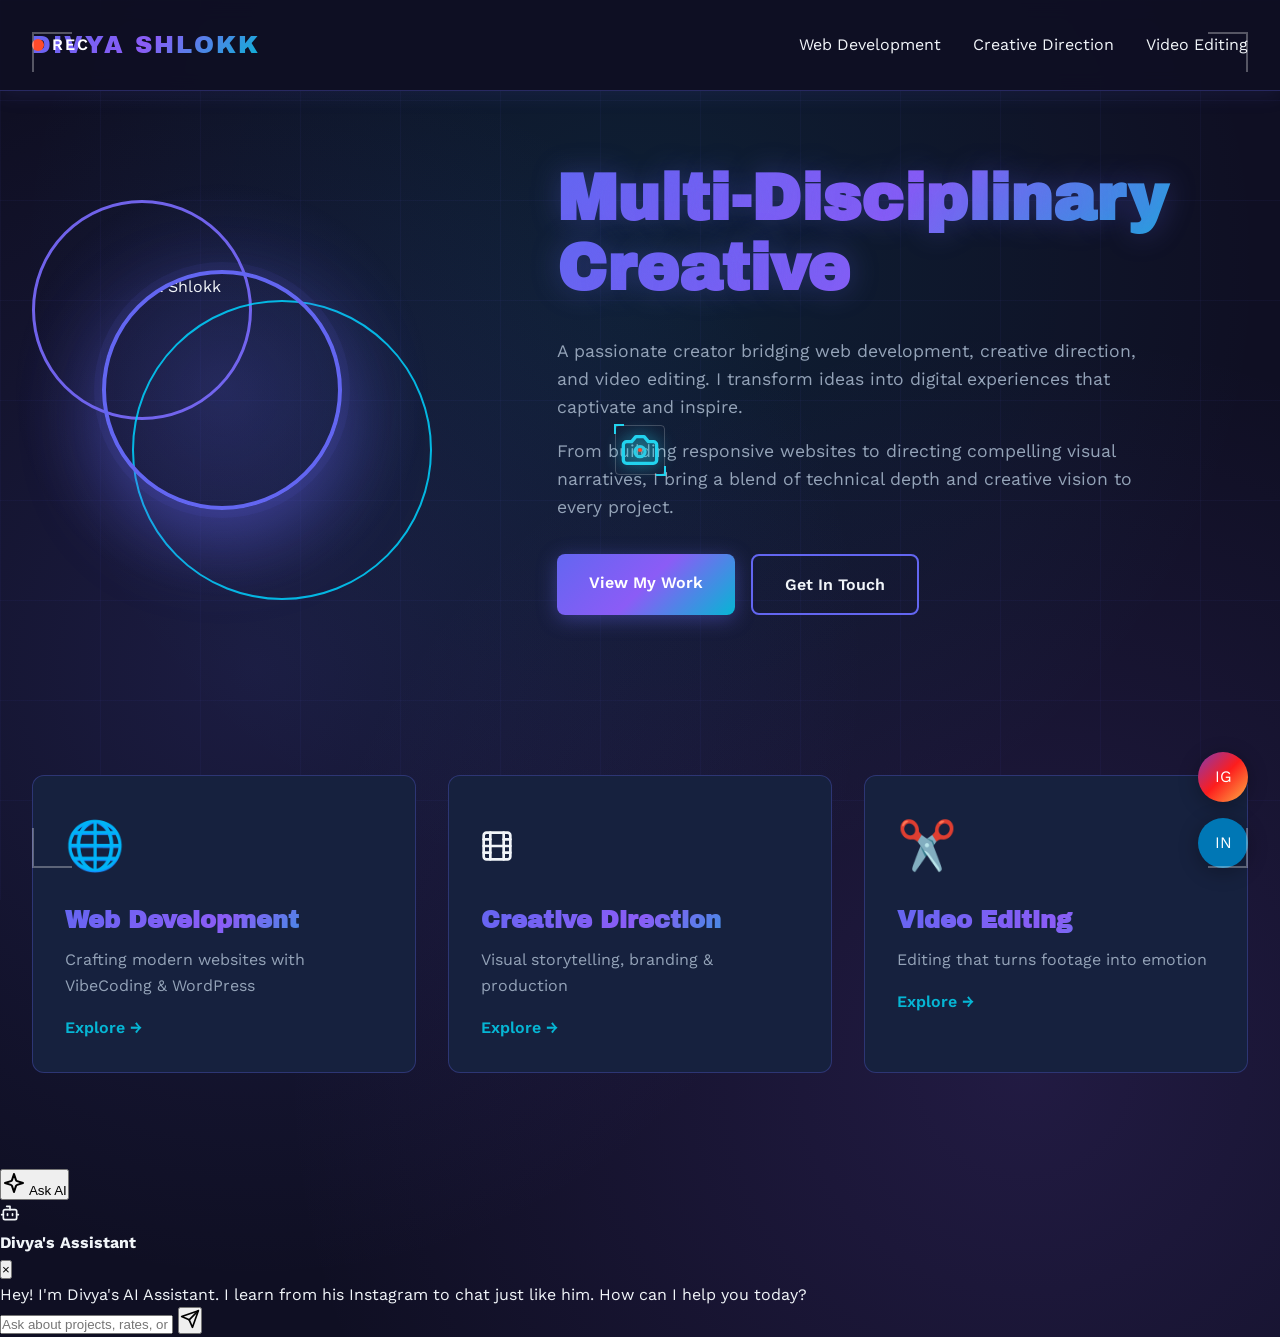
==== index.html @ 7f153d2a "Icons updated" ====
<!DOCTYPE html>
<html lang="en">
<head>
    <meta charset="UTF-8">
    <meta name="viewport" content="width=device-width, initial-scale=1.0">
    <title>Divya Shlokk – Creative Professional</title>

    <link rel="preconnect" href="https://fonts.googleapis.com">
    <link rel="preconnect" href="https://fonts.gstatic.com" crossorigin>
    <link href="https://fonts.googleapis.com/css2?family=Archivo+Black&family=Work+Sans:wght@300;400;600&display=swap" rel="stylesheet">

    <link rel="icon" type="image/png" href="assets/favicon.png">
    <link rel="stylesheet" href="styles.css">
</head>

<body>

    <!-- CAMERA UI -->
    <div class="camera-ui">
        <div class="rec-indicator">
            <span class="rec-dot"></span>
            REC
        </div>
        <div class="camera-frame top-left"></div>
        <div class="camera-frame top-right"></div>
        <div class="camera-frame bottom-left"></div>
        <div class="camera-frame bottom-right"></div>
    </div>

    <!-- NAV -->
    <nav class="nav">
        <div class="nav-content">
            <a href="index.html" class="nav-logo">DIVYA SHLOKK</a>
            <button class="nav-toggle" aria-label="Toggle Navigation">
                <span class="hamburger"></span>
            </button>
            <div class="nav-links">
                <a href="web-dev.html" class="nav-link">Web Development</a>
                <a href="creative.html" class="nav-link">Creative Direction</a>
                <a href="video.html" class="nav-link">Video Editing</a>
            </div>
        </div>
    </nav>

    <!-- MAIN -->
    <main class="home-container">
        <div class="hero-section">

          <div class="profile-image-container">

    <div class="profile-bg">
        <span class="circle circle-one"></span>
        <span class="circle circle-two"></span>
    </div>

    <div class="profile-image">
        <img src="./assets/divya.png" alt="Divya Shlokk">

    </div>

</div>


            <!-- HERO CONTENT -->
            <div class="hero-content">
                <h1 class="hero-title">
                    <span class="title-line">Multi-Disciplinary</span>
                    <span class="title-line">Creative</span>
                </h1>

                <div class="hero-description">
                    <p>
                        A passionate creator bridging web development, creative direction,
                        and video editing. I transform ideas into digital experiences
                        that captivate and inspire.
                    </p>
                    <p>
                        From building responsive websites to directing compelling visual
                        narratives, I bring a blend of technical depth and creative vision
                        to every project.
                    </p>
                </div>

                <!-- CTA -->
                <div class="cta-buttons">
                    <a href="web-dev.html" class="cta-button primary">
                        View My Work
                    </a>

                    <a 
                        href="https://wa.me/918660438751?text=Hey%20there%2C%20let%E2%80%99s%20connect%20for%20a%20project"
                        class="cta-button secondary"
                        target="_blank"
                        rel="noopener noreferrer"
                    >
                        Get In Touch
                    </a>
                </div>
            </div>
        </div>

        <!-- SKILLS -->
        <div class="skills-grid">
            <div class="skill-card" style="--delay: 0s">
                <div class="skill-icon">🌐</div>
                <h3>Web Development</h3>
                <p>Crafting modern websites with VibeCoding & WordPress</p>
                <a href="web-dev.html" class="skill-link">Explore →</a>
            </div>

            <div class="skill-card" style="--delay: 0.1s">
                <div class="skill-icon">
                    <svg xmlns="http://www.w3.org/2000/svg" width="32" height="32" viewBox="0 0 24 24" fill="none" stroke="currentColor" stroke-width="2" stroke-linecap="round" stroke-linejoin="round"><rect x="2" y="2" width="20" height="20" rx="2.18" ry="2.18"></rect><line x1="7" y1="2" x2="7" y2="22"></line><line x1="17" y1="2" x2="17" y2="22"></line><line x1="2" y1="12" x2="22" y2="12"></line><line x1="2" y1="7" x2="7" y2="7"></line><line x1="2" y1="17" x2="7" y2="17"></line><line x1="17" y1="17" x2="22" y2="17"></line><line x1="17" y1="7" x2="22" y2="7"></line></svg>
                </div>
                <h3>Creative Direction</h3>
                <p>Visual storytelling, branding & production</p>
                <a href="creative.html" class="skill-link">Explore →</a>
            </div>

            <div class="skill-card" style="--delay: 0.2s">
                <div class="skill-icon">✂️</div>
                <h3>Video Editing</h3>
                <p>Editing that turns footage into emotion</p>
                <a href="video.html" class="skill-link">Explore →</a>
            </div>
        </div>
    </main>

    <!-- SOCIAL FLOAT -->
    <div class="social-float">
        <a 
            href="https://www.instagram.com/d.shlokk/"
            target="_blank"
            rel="noopener noreferrer"
            class="social-link instagram"
            aria-label="Instagram"
        >
            IG
        </a>

        <a 
            href="https://www.linkedin.com/in/divya-shlokk-3ba0252a6/"
            target="_blank"
            rel="noopener noreferrer"
            class="social-link linkedin"
            aria-label="LinkedIn"
        >
            IN
        </a>
    </div>

    <!-- AI CHAT BOT UI -->
    <div class="ai-chat-container">
        <button class="ai-chat-btn" aria-label="Chat with Divya's AI Assistant">
            <svg xmlns="http://www.w3.org/2000/svg" width="24" height="24" viewBox="0 0 24 24" fill="none" stroke="currentColor" stroke-width="2" stroke-linecap="round" stroke-linejoin="round" class="sparkle-icon"><path d="m12 3-1.912 5.813a2 2 0 0 1-1.275 1.275L3 12l5.813 1.912a2 2 0 0 1 1.275 1.275L12 21l1.912-5.813a2 2 0 0 1 1.275-1.275L21 12l-5.813-1.912a2 2 0 0 1-1.275-1.275L12 3Z"/></svg>
            <span>Ask AI</span>
        </button>

        <div class="ai-chat-window" id="aiChatWindow">
            <div class="ai-chat-header">
                <div class="ai-header-info">
                    <svg xmlns="http://www.w3.org/2000/svg" width="20" height="20" viewBox="0 0 24 24" fill="none" stroke="currentColor" stroke-width="2" stroke-linecap="round" stroke-linejoin="round"><path d="M12 8V4H8"></path><rect width="16" height="12" x="4" y="8" rx="2"></rect><path d="M2 14h2"></path><path d="M20 14h2"></path><path d="M15 13v2"></path><path d="M9 13v2"></path></svg>
                    <h4>Divya's Assistant</h4>
                </div>
                <button class="ai-close-btn" id="aiCloseBtn">&times;</button>
            </div>
            
            <div class="ai-chat-body" id="aiChatBody">
                <div class="ai-message bot">
                    <div class="msg-content">
                        Hey! I'm Divya's AI Assistant. I learn from his Instagram to chat just like him. How can I help you today?
                    </div>
                </div>
            </div>

            <div class="ai-chat-footer">
                <input type="text" id="aiChatInput" placeholder="Ask about projects, rates, or connect..." autocomplete="off">
                <button id="aiChatSend" aria-label="Send Message">
                    <svg xmlns="http://www.w3.org/2000/svg" width="20" height="20" viewBox="0 0 24 24" fill="none" stroke="currentColor" stroke-width="2" stroke-linecap="round" stroke-linejoin="round"><line x1="22" y1="2" x2="11" y2="13"></line><polygon points="22 2 15 22 11 13 2 9 22 2"></polygon></svg>
                </button>
            </div>
        </div>
    </div>

    <script src="script.js"></script>
</body>
</html>
---- styles.css ----
:root {
    /* Color Palette - Techy Purplish-Blue Gradient */
    --primary: #6366f1;
    --primary-dark: #4f46e5;
    --primary-light: #818cf8;
    --secondary: #8b5cf6;
    --accent: #06b6d4;
    --accent-bright: #22d3ee;
    --dark: #0f0f23;
    --dark-lighter: #1a1a2e;
    --dark-card: #16213e;
    --light: #f1f5f9;
    --gray: #94a3b8;
    --white: #FFFFFF;
    
    /* Gradients */
    --gradient-primary: linear-gradient(135deg, #667eea 0%, #764ba2 100%);
    --gradient-accent: linear-gradient(135deg, #6366f1 0%, #8b5cf6 50%, #06b6d4 100%);
    --gradient-tech: linear-gradient(135deg, #4f46e5 0%, #7c3aed 50%, #06b6d4 100%);
    --gradient-bg: linear-gradient(135deg, #0f0f23 0%, #1a1a2e 100%);
    
    /* Typography */
    --font-display: 'Archivo Black', sans-serif;
    --font-body: 'Work Sans', sans-serif;
    --font-mono: 'Fira Code', 'Courier New', monospace;
    
    /* Spacing */
    --spacing-xs: 0.5rem;
    --spacing-sm: 1rem;
    --spacing-md: 2rem;
    --spacing-lg: 4rem;
    --spacing-xl: 6rem;
    
    /* Animations */
    --transition-fast: 0.2s ease;
    --transition-normal: 0.3s ease;
    --transition-slow: 0.5s ease;
}

* {
    margin: 0;
    padding: 0;
    box-sizing: border-box;
}

body {
    font-family: var(--font-body);
    background: var(--dark);
    background-image: 
        radial-gradient(circle at 20% 50%, rgba(99, 102, 241, 0.15) 0%, transparent 50%),
        radial-gradient(circle at 80% 80%, rgba(139, 92, 246, 0.15) 0%, transparent 50%),
        radial-gradient(circle at 50% 20%, rgba(6, 182, 212, 0.1) 0%, transparent 50%);
    color: var(--light);
    line-height: 1.6;
    overflow-x: hidden;
    cursor: none; /* Hide default cursor */
}

/* Flashy Animated Background */
body::before {
    content: '';
    position: fixed;
    top: 0;
    left: 0;
    width: 100%;
    height: 100%;
    background: 
        linear-gradient(rgba(99, 102, 241, 0.05) 1px, transparent 1px),
        linear-gradient(90deg, rgba(99, 102, 241, 0.05) 1px, transparent 1px);
    background-size: 100px 100px;
    z-index: -1;
    animation: backgroundMove 60s linear infinite;
}

@keyframes backgroundMove {
    from { background-position: 0 0; }
    to { background-position: 100px 100px; }
}

/* Camera UI Overlay */
.camera-ui {
    position: fixed;
    inset: 0;
    pointer-events: none;
    z-index: 9998;
    padding: 2rem;
}

.rec-indicator {
    position: absolute;
    top: 2rem;
    left: 2rem;
    display: flex;
    align-items: center;
    gap: 0.5rem;
    color: var(--white);
    font-family: var(--font-body);
    font-weight: 600;
    font-size: 1rem;
    letter-spacing: 2px;
}

.rec-dot {
    width: 12px;
    height: 12px;
    background: #ff4b2b;
    border-radius: 50%;
    animation: blink 1s infinite;
}

.camera-frame {
    position: absolute;
    width: 40px;
    height: 40px;
    border-color: rgba(255, 255, 255, 0.3);
    border-style: solid;
}

.top-left { top: 2rem; left: 2rem; border-width: 2px 0 0 2px; }
.top-right { top: 2rem; right: 2rem; border-width: 2px 2px 0 0; }
.bottom-left { bottom: 2rem; left: 2rem; border-width: 0 0 2px 2px; }
.bottom-right { bottom: 2rem; right: 2rem; border-width: 0 2px 2px 0; }

/* Camera Cursor */
.custom-cursor {
    position: fixed;
    width: 40px;
    height: 40px;
    pointer-events: none;
    z-index: 10000;
    display: flex;
    align-items: center;
    justify-content: center;
}

.cursor-camera {
    width: 100%;
    height: 100%;
    stroke: var(--accent-bright);
    fill: rgba(34, 211, 238, 0.1);
    filter: drop-shadow(0 0 8px rgba(34, 211, 238, 0.8));
    transition: all 0.3s ease;
}

.cursor-dot {
    position: absolute;
    top: 50%;
    left: 50%;
    width: 4px;
    height: 4px;
    border-radius: 50%;
    transform: translate(-50%, -50%);
    background: #ff4b2b;
    box-shadow: 0 0 10px #ff4b2b;
    animation: blink 1s infinite;
    z-index: 10001;
}

.cursor-viewfinder {
    position: absolute;
    inset: -5px;
    border: 1px solid rgba(255, 255, 255, 0.2);
    border-radius: 4px;
    pointer-events: none;
}

.cursor-viewfinder::before,
.cursor-viewfinder::after {
    content: '';
    position: absolute;
    width: 8px;
    height: 8px;
    border-color: var(--accent-bright);
    border-style: solid;
}

.cursor-viewfinder::before {
    top: -2px; left: -2px;
    border-width: 2px 0 0 2px;
}

.cursor-viewfinder::after {
    bottom: -2px; right: -2px;
    border-width: 0 2px 2px 0;
}

@keyframes blink {
    0%, 100% { opacity: 1; }
    50% { opacity: 0.3; }
}

/* Flash Effect */
.flash-effect {
    position: fixed;
    inset: 0;
    background: white;
    z-index: 10000;
    opacity: 0;
    pointer-events: none;
}

.flash-active {
    animation: flashAnim 0.4s ease-out;
}

@keyframes flashAnim {
    0% { opacity: 0.8; }
    100% { opacity: 0; }
}

/* Flashy Hover Effects */
.cta-button, .preview-btn, .skill-card, .website-card {
    transition: all 0.3s cubic-bezier(0.175, 0.885, 0.32, 1.275);
}

.cta-button:hover, .preview-btn:hover {
    transform: translateY(-5px) scale(1.05);
    box-shadow: 0 0 20px rgba(99, 102, 241, 0.8);
    letter-spacing: 1px;
}

.skill-card:hover, .website-card:hover {
    box-shadow: 0 0 30px rgba(139, 92, 246, 0.4);
    background: rgba(26, 26, 46, 0.8);
    backdrop-filter: blur(5px);
}

/* Navigation */
.nav {
    position: fixed;
    top: 0;
    left: 0;
    right: 0;
    background: rgba(15, 15, 35, 0.95);
    backdrop-filter: blur(10px);
    z-index: 1000;
    border-bottom: 1px solid rgba(99, 102, 241, 0.3);
    box-shadow: 0 4px 20px rgba(99, 102, 241, 0.1);
}

.nav-content {
    max-width: 1400px;
    margin: 0 auto;
    padding: 1.5rem 2rem;
    display: flex;
    justify-content: space-between;
    align-items: center;
}

.nav-logo {
    font-family: var(--font-display);
    font-size: 1.5rem;
    background: var(--gradient-accent);
    -webkit-background-clip: text;
    -webkit-text-fill-color: transparent;
    background-clip: text;
    text-decoration: none;
    letter-spacing: 2px;
    transition: var(--transition-fast);
    position: relative;
    z-index: 1001;
}

.nav-logo::after {
    content: '';
    position: absolute;
    bottom: -5px;
    left: 0;
    width: 100%;
    height: 2px;
    background: var(--gradient-accent);
    transform: scaleX(0);
    transition: transform var(--transition-normal);
}

.nav-logo:hover::after {
    transform: scaleX(1);
}

.nav-toggle {
    display: none;
    background: transparent;
    border: none;
    cursor: none;
    padding: 0.5rem;
    z-index: 1001;
}

.hamburger {
    display: block;
    position: relative;
    width: 24px;
    height: 2px;
    background: var(--light);
    transition: var(--transition-normal);
}

.hamburger::before,
.hamburger::after {
    content: '';
    position: absolute;
    width: 24px;
    height: 2px;
    background: var(--light);
    transition: var(--transition-normal);
}

.hamburger::before { top: -8px; }
.hamburger::after { bottom: -8px; }

.nav-toggle.active .hamburger {
    background: transparent;
}

.nav-toggle.active .hamburger::before {
    transform: rotate(45deg);
    top: 0;
}

.nav-toggle.active .hamburger::after {
    transform: rotate(-45deg);
    bottom: 0;
}

.nav-links {
    display: flex;
    gap: 2rem;
}

.nav-link {
    color: var(--light);
    text-decoration: none;
    font-weight: 400;
    transition: var(--transition-fast);
    position: relative;
    padding: 0.5rem 0;
}

.nav-link::after {
    content: '';
    position: absolute;
    bottom: 0;
    left: 0;
    width: 0;
    height: 2px;
    background: var(--gradient-accent);
    transition: width var(--transition-normal);
}

.nav-link:hover::after,
.nav-link.active::after {
    width: 100%;
}

.nav-link:hover,
.nav-link.active {
    color: var(--primary-light);
}

/* Home Container */
.home-container {
    padding-top: 100px;
    min-height: 100vh;
}

/* Hero Section */
.hero-section {
    max-width: 1400px;
    margin: 0 auto;
    padding: var(--spacing-lg) var(--spacing-md);
    display: grid;
    grid-template-columns: 1fr 1.5fr;
    gap: 4rem;
    align-items: center;
}

.profile-image-container {
    position: relative;
    animation: fadeInLeft 1s ease;
}

.profile-image {
    width: 350px;
    height: 350px;
    border-radius: 50%;
    overflow: hidden;
    border: 4px solid var(--primary);
    position: relative;
    z-index: 2;
    box-shadow: 0 20px 60px rgba(99, 102, 241, 0.4);
}

.profile-accent {
    position: absolute;
    width: 350px;
    height: 350px;
    border-radius: 50%;
    border: 2px solid var(--accent);
    top: 20px;
    left: 20px;
    z-index: 1;
    animation: rotate 20s linear infinite;
}

@keyframes rotate {
    from { transform: rotate(0deg); }
    to { transform: rotate(360deg); }
}

.image-placeholder svg {
    width: 100%;
    height: 100%;
}

.hero-content {
    animation: fadeInRight 1s ease;
}

.hero-title {
    font-family: var(--font-display);
    font-size: 4rem;
    line-height: 1.1;
    margin-bottom: var(--spacing-md);
    color: var(--white);
    text-shadow: 0 0 30px rgba(99, 102, 241, 0.3);
}

.title-line {
    display: block;
    background: var(--gradient-accent);
    -webkit-background-clip: text;
    -webkit-text-fill-color: transparent;
    background-clip: text;
    animation: glowText 3s ease-in-out infinite alternate;
}

@keyframes glowText {
    from { filter: drop-shadow(0 0 5px rgba(99, 102, 241, 0.5)); }
    to { filter: drop-shadow(0 0 20px rgba(6, 182, 212, 0.8)); }
}

.profile-image-container::after {
    content: '';
    position: absolute;
    inset: -20px;
    background: radial-gradient(circle, rgba(99, 102, 241, 0.2) 0%, transparent 70%);
    z-index: 0;
    animation: pulseGlow 4s ease-in-out infinite;
}

@keyframes pulseGlow {
    0%, 100% { transform: scale(1); opacity: 0.5; }
    50% { transform: scale(1.2); opacity: 0.8; }
}

.hero-description {
    font-size: 1.1rem;
    color: var(--gray);
    margin-bottom: var(--spacing-md);
    max-width: 600px;
}

.hero-description p {
    margin-bottom: 1rem;
}

.cta-buttons {
    display: flex;
    gap: 1rem;
    margin-top: var(--spacing-md);
}

.cta-button {
    padding: 1rem 2rem;
    text-decoration: none;
    font-weight: 600;
    border-radius: 8px;
    transition: var(--transition-normal);
    display: inline-block;
    text-align: center;
}

.cta-button.primary {
    background: var(--gradient-accent);
    color: var(--white);
    box-shadow: 0 4px 20px rgba(99, 102, 241, 0.4);
}

.cta-button.primary:hover {
    transform: translateY(-3px);
    box-shadow: 0 8px 30px rgba(99, 102, 241, 0.6);
}

.cta-button.secondary {
    background: transparent;
    color: var(--light);
    border: 2px solid var(--primary);
}

.cta-button.secondary:hover {
    background: var(--primary);
    color: var(--white);
    transform: translateY(-3px);
}

/* Skills Grid */
.skills-grid {
    max-width: 1400px;
    margin: var(--spacing-xl) auto;
    padding: 0 var(--spacing-md);
    display: grid;
    grid-template-columns: repeat(3, 1fr);
    gap: 2rem;
}

.skill-card {
    background: var(--dark-card);
    border: 1px solid rgba(99, 102, 241, 0.3);
    border-radius: 12px;
    padding: var(--spacing-md);
    transition: var(--transition-normal);
    animation: fadeInUp 0.6s ease;
    animation-delay: var(--delay);
    animation-fill-mode: both;
    position: relative;
    overflow: hidden;
}

.skill-card::before {
    content: '';
    position: absolute;
    top: 0;
    left: 0;
    right: 0;
    height: 3px;
    background: var(--gradient-accent);
    transform: scaleX(0);
    transition: transform var(--transition-normal);
}

.skill-card:hover::before {
    transform: scaleX(1);
}

.skill-card:hover {
    transform: translateY(-10px);
    border-color: var(--primary);
    box-shadow: 0 10px 40px rgba(99, 102, 241, 0.3);
    background: var(--dark-lighter);
}

.skill-icon {
    font-size: 3rem;
    margin-bottom: 1rem;
}

.skill-card h3 {
    font-family: var(--font-display);
    background: var(--gradient-accent);
    -webkit-background-clip: text;
    -webkit-text-fill-color: transparent;
    background-clip: text;
    margin-bottom: 0.5rem;
    font-size: 1.5rem;
}

.skill-card p {
    color: var(--gray);
    margin-bottom: 1rem;
}

.skill-link {
    color: var(--accent);
    text-decoration: none;
    font-weight: 600;
    transition: var(--transition-fast);
    display: inline-block;
}

.skill-link:hover {
    color: var(--accent-bright);
    transform: translateX(5px);
}

/* Floating Social Links */
.social-float {
    position: fixed;
    right: 2rem;
    bottom: 2rem;
    display: flex;
    flex-direction: column;
    gap: 1rem;
    z-index: 999;
}

.social-link {
    width: 50px;
    height: 50px;
    border-radius: 50%;
    display: flex;
    align-items: center;
    justify-content: center;
    text-decoration: none;
    transition: var(--transition-normal);
    backdrop-filter: blur(10px);
    box-shadow: 0 4px 20px rgba(0, 0, 0, 0.3);
}

.social-link svg {
    width: 24px;
    height: 24px;
}

.social-link.instagram {
    background: linear-gradient(135deg, #833AB4, #FD1D1D, #FCB045);
    color: var(--white);
}

.social-link.linkedin {
    background: #0077B5;
    color: var(--white);
}

.social-link:hover {
    transform: translateY(-5px) scale(1.1);
    box-shadow: 0 8px 30px rgba(99, 102, 241, 0.5);
}

/* Page Container */
.page-container {
    padding-top: 100px;
    min-height: 100vh;
}

.page-header {
    max-width: 1400px;
    margin: 0 auto;
    padding: var(--spacing-lg) var(--spacing-md) var(--spacing-md);
    text-align: center;
}

.page-title {
    font-family: var(--font-display);
    font-size: 3.5rem;
    background: var(--gradient-accent);
    -webkit-background-clip: text;
    -webkit-text-fill-color: transparent;
    background-clip: text;
    margin-bottom: 1rem;
}

.page-subtitle {
    font-size: 1.2rem;
    color: var(--gray);
    max-width: 600px;
    margin: 0 auto;
}

/* Web Development Page - Techy Redesign */
.code-terminal-header {
    background: #1e1e3f;
    padding: 0.5rem 1rem;
    border-radius: 8px 8px 0 0;
    display: flex;
    align-items: center;
    gap: 0.5rem;
    width: fit-content;
    margin: 0 auto -2px;
    border: 1px solid rgba(99, 102, 241, 0.3);
    border-bottom: none;
}

.code-terminal-header .dot {
    width: 12px;
    height: 12px;
    border-radius: 50%;
}

.dot.red { background: #ff5f56; }
.dot.yellow { background: #ffbd2e; }
.dot.green { background: #27c93f; }

.terminal-title {
    color: var(--gray);
    font-family: var(--font-mono);
    font-size: 0.8rem;
    margin-left: 0.5rem;
}

.code-highlight {
    color: var(--accent-bright);
    font-family: var(--font-mono);
    background: rgba(34, 211, 238, 0.1);
    padding: 0.2rem 0.4rem;
    border-radius: 4px;
}

.code-snippet-bg {
    background: rgba(15, 15, 35, 0.8);
    padding: 1.5rem;
    border-radius: 12px;
    border: 1px solid rgba(99, 102, 241, 0.2);
    margin: 2rem auto;
    max-width: 600px;
    text-align: left;
    font-family: var(--font-mono);
    font-size: 0.9rem;
    line-height: 1.5;
    position: relative;
    overflow: hidden;
}

.code-snippet-bg::after {
    content: '';
    position: absolute;
    inset: 0;
    background: linear-gradient(transparent 50%, rgba(99, 102, 241, 0.05) 50%);
    background-size: 100% 4px;
    pointer-events: none;
}

.keyword { color: #c678dd; }
.variable { color: #e06c75; }
.string { color: #98c379; }
.function { color: #61afef; }

/* Web Development Page */
.projects-container {
    max-width: 1400px;
    margin: 0 auto;
    padding: var(--spacing-md);
}

.websites-grid {
    display: grid;
    grid-template-columns: repeat(auto-fit, minmax(300px, 1fr));
    gap: 2rem;
    margin-bottom: var(--spacing-lg);
}

.website-card {
    background: rgba(22, 33, 62, 0.7);
    border: 1px solid rgba(99, 102, 241, 0.2);
    border-radius: 12px;
    padding: var(--spacing-md);
    transition: all 0.4s cubic-bezier(0.4, 0, 0.2, 1);
    display: flex;
    flex-direction: column;
    gap: 1rem;
    position: relative;
    overflow: hidden;
    backdrop-filter: blur(10px);
}

.website-card::after {
    content: '';
    position: absolute;
    bottom: 0;
    right: 0;
    width: 30px;
    height: 30px;
    background: linear-gradient(135deg, transparent 50%, rgba(99, 102, 241, 0.1) 50%);
    pointer-events: none;
}

.website-card:hover {
    transform: translateY(-8px) scale(1.02);
    border-color: var(--accent-bright);
    box-shadow: 0 15px 45px rgba(99, 102, 241, 0.3);
    background: rgba(26, 26, 46, 0.9);
}

.website-icon {
    width: 60px;
    height: 60px;
    border-radius: 8px;
    background: #0f0f23;
    border: 1px solid var(--primary);
    display: flex;
    align-items: center;
    justify-content: center;
    font-family: var(--font-mono);
    font-size: 1.2rem;
    color: var(--accent-bright);
    position: relative;
    transition: all 0.3s ease;
}

.website-card:hover .website-icon {
    border-color: var(--accent-bright);
    box-shadow: 0 0 15px rgba(34, 211, 238, 0.4);
}

.website-info h3 {
    font-family: var(--font-display);
    color: var(--white);
    font-size: 1.2rem;
    letter-spacing: 1px;
}

.website-info p {
    color: var(--gray);
    font-family: var(--font-mono);
    font-size: 0.8rem;
    opacity: 0.8;
}

.preview-btn {
    background: var(--gradient-accent);
    color: var(--white);
    border: none;
    padding: 0.8rem 1.5rem;
    border-radius: 8px;
    font-weight: 600;
    cursor: none;
    transition: var(--transition-normal);
    font-family: var(--font-body);
    font-size: 1rem;
}

.preview-btn, .preview-close, .preview-visit {
    cursor: none !important;
}

.preview-btn.external {
    display: flex;
    align-items: center;
    justify-content: center;
    gap: 0.5rem;
}

/* Preview Modal */
.preview-modal {
    position: fixed;
    top: 0;
    left: 0;
    right: 0;
    bottom: 0;
    background: rgba(0, 0, 0, 0.95);
    z-index: 2000;
    display: flex;
    align-items: center;
    justify-content: center;
    opacity: 0;
    pointer-events: none;
    transition: opacity var(--transition-normal);
    padding: 2rem;
}

.preview-modal.active {
    opacity: 1;
    pointer-events: all;
}

.preview-content {
    background: var(--dark-card);
    border: 2px solid var(--primary);
    border-radius: 12px;
    width: 100%;
    max-width: 1200px;
    max-height: 90vh;
    display: flex;
    flex-direction: column;
    box-shadow: 0 20px 60px rgba(99, 102, 241, 0.4);
}

.preview-close {
    position: absolute;
    top: 1rem;
    right: 1rem;
    background: var(--gradient-accent);
    border: none;
    color: var(--white);
    font-size: 2rem;
    width: 40px;
    height: 40px;
    border-radius: 50%;
    cursor: none;
    transition: var(--transition-fast);
    display: flex;
    align-items: center;
    justify-content: center;
    line-height: 1;
}

.preview-close:hover {
    transform: rotate(90deg);
    box-shadow: 0 4px 20px rgba(99, 102, 241, 0.6);
}

.preview-header {
    padding: 1.5rem 2rem;
    border-bottom: 1px solid rgba(99, 102, 241, 0.3);
    display: flex;
    justify-content: space-between;
    align-items: center;
}

.preview-header h3 {
    font-family: var(--font-display);
    color: var(--white);
    font-size: 1.5rem;
}

.preview-visit {
    color: var(--primary-light);
    text-decoration: none;
    font-weight: 600;
    transition: var(--transition-fast);
}

.preview-visit:hover {
    color: var(--accent);
}

.iframe-container {
    flex: 1;
    padding: 1rem;
    overflow: hidden;
}

#previewIframe {
    width: 100%;
    height: 100%;
    border-radius: 8px;
    background: var(--white);
}

/* Tech Stack */
.tech-stack {
    margin-top: var(--spacing-lg);
    text-align: center;
}

.tech-stack h2 {
    font-family: var(--font-display);
    color: var(--white);
    margin-bottom: var(--spacing-md);
    font-size: 2rem;
}

.tech-tags {
    display: flex;
    flex-wrap: wrap;
    gap: 1rem;
    justify-content: center;
}

.tech-tag {
    background: var(--dark-card);
    border: 1px solid var(--primary);
    padding: 0.8rem 1.5rem;
    border-radius: 50px;
    color: var(--primary-light);
    font-weight: 600;
    transition: var(--transition-normal);
}

.tech-tag:hover {
    background: var(--gradient-accent);
    color: var(--white);
    transform: translateY(-3px);
    border-color: transparent;
}

/* Creative Direction Page - TECHY REDESIGN */
.creative-showcase {
    max-width: 1400px;
    margin: 0 auto;
    padding: var(--spacing-md);
}

.featured-project {
    background: var(--dark-card);
    border: 1px solid rgba(99, 102, 241, 0.3);
    border-radius: 16px;
    padding: 0;
    margin-bottom: var(--spacing-lg);
    overflow: hidden;
    position: relative;
}

.featured-project::before {
    content: '';
    position: absolute;
    top: 0;
    left: 0;
    right: 0;
    height: 4px;
    background: var(--gradient-accent);
}

.project-header {
    padding: var(--spacing-md);
    background: linear-gradient(135deg, rgba(99, 102, 241, 0.1) 0%, rgba(139, 92, 246, 0.1) 100%);
}

.project-badge {
    display: inline-block;
    background: var(--gradient-accent);
    color: var(--white);
    padding: 0.5rem 1.5rem;
    border-radius: 50px;
    font-size: 0.85rem;
    font-weight: 700;
    margin-bottom: 1rem;
    text-transform: uppercase;
    letter-spacing: 1px;
    box-shadow: 0 4px 15px rgba(99, 102, 241, 0.3);
}

.project-title {
    font-family: var(--font-display);
    font-size: 2.5rem;
    background: var(--gradient-accent);
    -webkit-background-clip: text;
    -webkit-text-fill-color: transparent;
    background-clip: text;
    margin-bottom: 1rem;
}

.project-description {
    color: var(--gray);
    font-size: 1.1rem;
    line-height: 1.8;
    max-width: 900px;
}

/* Techy Video Container */
/* Instagram & Video Embeds */
.instagram-embed-container {
    display: flex;
    justify-content: center;
    padding: var(--spacing-md);
    background: var(--dark);
}

.instagram-wrapper {
    width: 100%;
    max-width: 540px;
}

.video-embed-container {
    margin: 0;
    padding: var(--spacing-md);
    background: var(--dark);
    position: relative;
}

.video-tech-frame {
    position: relative;
    border-radius: 12px;
    overflow: hidden;
    box-shadow: 
        0 0 0 1px rgba(99, 102, 241, 0.3),
        0 20px 50px rgba(99, 102, 241, 0.2),
        inset 0 0 50px rgba(99, 102, 241, 0.05);
}

/* Tech Grid Overlay Effect */
.video-tech-frame::before {
    content: '';
    position: absolute;
    top: 0;
    left: 0;
    right: 0;
    bottom: 0;
    background-image: 
        linear-gradient(rgba(99, 102, 241, 0.03) 1px, transparent 1px),
        linear-gradient(90deg, rgba(99, 102, 241, 0.03) 1px, transparent 1px);
    background-size: 50px 50px;
    pointer-events: none;
    z-index: 1;
}

/* Corner Tech Accents */
.video-tech-frame::after {
    content: '';
    position: absolute;
    top: 0;
    left: 0;
    width: 60px;
    height: 60px;
    border-top: 3px solid var(--primary);
    border-left: 3px solid var(--primary);
    z-index: 2;
    pointer-events: none;
}

.video-corner-br {
    position: absolute;
    bottom: 0;
    right: 0;
    width: 60px;
    height: 60px;
    border-bottom: 3px solid var(--accent);
    border-right: 3px solid var(--accent);
    z-index: 2;
    pointer-events: none;
}

.video-wrapper {
    position: relative;
    padding-bottom: 56.25%;
    height: 0;
    overflow: hidden;
    background: #000;
}

.video-wrapper iframe {
    position: absolute;
    top: 0;
    left: 0;
    width: 100%;
    height: 100%;
    border: none;
}

/* Tech Info Bar */
.video-info-bar {
    display: flex;
    justify-content: space-between;
    align-items: center;
    padding: 1rem var(--spacing-md);
    background: linear-gradient(90deg, rgba(99, 102, 241, 0.1) 0%, rgba(139, 92, 246, 0.1) 50%, rgba(6, 182, 212, 0.1) 100%);
    border-top: 1px solid rgba(99, 102, 241, 0.2);
}

.info-stat {
    display: flex;
    align-items: center;
    gap: 0.5rem;
    color: var(--gray);
    font-size: 0.9rem;
}

.info-stat-icon {
    color: var(--primary-light);
    font-size: 1.2rem;
}

.info-stat-value {
    color: var(--white);
    font-weight: 600;
}

.project-details {
    padding: var(--spacing-md);
}

.detail-grid {
    display: grid;
    grid-template-columns: repeat(4, 1fr);
    gap: 2rem;
}

.detail-item {
    text-align: center;
    padding: 1.5rem;
    background: var(--dark);
    border-radius: 12px;
    border: 1px solid rgba(99, 102, 241, 0.2);
    transition: var(--transition-normal);
}

.detail-item:hover {
    transform: translateY(-5px);
    border-color: var(--primary);
    box-shadow: 0 10px 30px rgba(99, 102, 241, 0.2);
}

.detail-icon {
    font-size: 2.5rem;
    margin-bottom: 0.5rem;
    filter: drop-shadow(0 0 10px rgba(99, 102, 241, 0.5));
}

.detail-item h3 {
    font-family: var(--font-display);
    background: var(--gradient-accent);
    -webkit-background-clip: text;
    -webkit-text-fill-color: transparent;
    background-clip: text;
    margin-bottom: 0.5rem;
    font-size: 1.1rem;
}

.detail-item p {
    color: var(--gray);
}

.responsibilities {
    padding: var(--spacing-md);
    background: linear-gradient(135deg, rgba(99, 102, 241, 0.05) 0%, rgba(139, 92, 246, 0.05) 100%);
    border-radius: 12px;
    margin: var(--spacing-md) 0;
}

.responsibilities h3 {
    font-family: var(--font-display);
    color: var(--white);
    font-size: 1.8rem;
    margin-bottom: 1.5rem;
    text-align: center;
}

.responsibility-list {
    list-style: none;
    max-width: 900px;
    margin: 0 auto;
}

.responsibility-list li {
    color: var(--gray);
    font-size: 1.05rem;
    margin-bottom: 1rem;
    padding-left: 2rem;
    position: relative;
    padding: 1rem;
    padding-left: 3rem;
    background: var(--dark-card);
    border-radius: 8px;
    border-left: 3px solid var(--primary);
}

.list-icon {
    color: var(--primary-light);
    position: absolute;
    left: 1rem;
    font-weight: bold;
    font-size: 1.2rem;
}

.view-full-btn {
    display: inline-block;
    background: var(--gradient-accent);
    color: var(--white);
    padding: 1.2rem 2.5rem;
    border-radius: 8px;
    text-decoration: none;
    font-weight: 600;
    transition: var(--transition-normal);
    margin: var(--spacing-md) auto;
    display: block;
    width: fit-content;
    box-shadow: 0 4px 20px rgba(99, 102, 241, 0.3);
}

.view-full-btn:hover {
    transform: translateY(-3px);
    box-shadow: 0 8px 30px rgba(99, 102, 241, 0.6);
}

.creative-skills {
    margin-top: var(--spacing-lg);
    text-align: center;
    padding: var(--spacing-md);
    background: var(--dark-card);
    border-radius: 12px;
    border: 1px solid rgba(99, 102, 241, 0.2);
}

.creative-skills h3 {
    font-family: var(--font-display);
    background: var(--gradient-accent);
    -webkit-background-clip: text;
    -webkit-text-fill-color: transparent;
    background-clip: text;
    font-size: 2rem;
    margin-bottom: var(--spacing-md);
}

.skills-showcase {
    display: flex;
    flex-wrap: wrap;
    gap: 1rem;
    justify-content: center;
}

.skill-item {
    background: var(--dark);
    border: 1px solid var(--primary);
    padding: 1rem 2rem;
    border-radius: 50px;
    color: var(--primary-light);
    font-weight: 600;
    transition: var(--transition-normal);
}

.skill-item:hover {
    background: var(--gradient-accent);
    color: var(--white);
    transform: translateY(-3px);
    border-color: transparent;
    box-shadow: 0 4px 20px rgba(99, 102, 241, 0.4);
}

/* Video Editing Page */
.video-portfolio-container {
    max-width: 1200px;
    margin: 0 auto;
    padding: var(--spacing-md);
}

.portfolio-showcase {
    background: var(--dark-card);
    border: 1px solid rgba(99, 102, 241, 0.3);
    border-radius: 12px;
    padding: var(--spacing-md);
    margin-bottom: var(--spacing-lg);
}

.showcase-header {
    display: flex;
    justify-content: space-between;
    align-items: flex-start;
    margin-bottom: var(--spacing-md);
    gap: 2rem;
}

.header-content h2 {
    font-family: var(--font-display);
    color: var(--white);
    font-size: 2.5rem;
    margin-bottom: 1rem;
}

.header-content p {
    color: var(--gray);
    font-size: 1.05rem;
    line-height: 1.8;
}

.external-link-btn {
    background: var(--gradient-accent);
    color: var(--white);
    padding: 1rem 2rem;
    border-radius: 8px;
    text-decoration: none;
    font-weight: 600;
    transition: var(--transition-normal);
    display: inline-flex;
    align-items: center;
    gap: 0.5rem;
    white-space: nowrap;
}

.external-link-btn:hover {
    transform: translateY(-3px);
    box-shadow: 0 8px 30px rgba(99, 102, 241, 0.6);
}

.portfolio-embed {
    position: relative;
    margin-top: var(--spacing-md);
}

.embed-wrapper {
    position: relative;
    padding-bottom: 70%;
    height: 0;
    overflow: hidden;
    border-radius: 12px;
    border: 2px solid var(--primary);
    box-shadow: 0 10px 40px rgba(99, 102, 241, 0.3);
}

.portfolio-iframe {
    position: absolute;
    top: 0;
    left: 0;
    width: 100%;
    height: 100%;
    background: var(--white);
}

.embed-overlay {
    position: absolute;
    top: 0;
    left: 0;
    right: 0;
    bottom: 0;
    background: rgba(15, 15, 35, 0.95);
    display: flex;
    align-items: center;
    justify-content: center;
    border-radius: 12px;
    transition: opacity var(--transition-normal);
    pointer-events: all;
}

.interact-btn {
    background: var(--gradient-accent);
    color: var(--white);
    border: none;
    padding: 1.5rem 3rem;
    border-radius: 8px;
    font-size: 1.2rem;
    font-weight: 600;
    cursor: none;
    transition: var(--transition-normal);
    font-family: var(--font-body);
}

.interact-btn:hover {
    transform: scale(1.05);
    box-shadow: 0 8px 30px rgba(99, 102, 241, 0.6);
}

.editing-capabilities {
    margin: var(--spacing-lg) 0;
}

.editing-capabilities h3 {
    font-family: var(--font-display);
    color: var(--white);
    font-size: 2rem;
    margin-bottom: var(--spacing-md);
    text-align: center;
}

.capabilities-grid {
    display: grid;
    grid-template-columns: repeat(3, 1fr);
    gap: 2rem;
}

.capability-card {
    background: var(--dark-card);
    border: 1px solid rgba(99, 102, 241, 0.3);
    border-radius: 12px;
    padding: var(--spacing-md);
    text-align: center;
    transition: var(--transition-normal);
}

.capability-card:hover {
    transform: translateY(-5px);
    border-color: var(--primary);
    background: var(--dark-lighter);
    box-shadow: 0 10px 40px rgba(99, 102, 241, 0.2);
}

.capability-icon {
    font-size: 3rem;
    margin-bottom: 1rem;
}

.capability-card h4 {
    font-family: var(--font-display);
    background: var(--gradient-accent);
    -webkit-background-clip: text;
    -webkit-text-fill-color: transparent;
    background-clip: text;
    margin-bottom: 0.5rem;
    font-size: 1.2rem;
}

.capability-card p {
    color: var(--gray);
    font-size: 0.95rem;
}

.software-tools {
    margin: var(--spacing-lg) 0;
}

.software-tools h3 {
    font-family: var(--font-display);
    color: var(--white);
    font-size: 2rem;
    margin-bottom: var(--spacing-md);
    text-align: center;
}

.tools-grid {
    display: flex;
    flex-wrap: wrap;
    gap: 1rem;
    justify-content: center;
}

.tool-badge {
    background: var(--dark-card);
    border: 1px solid var(--accent);
    padding: 0.8rem 1.5rem;
    border-radius: 50px;
    color: var(--accent-bright);
    font-weight: 600;
    transition: var(--transition-normal);
}

.tool-badge:hover {
    background: var(--accent);
    color: var(--dark);
    transform: translateY(-3px);
}

.cta-section {
    text-align: center;
    margin-top: var(--spacing-lg);
    padding: var(--spacing-md);
    background: linear-gradient(135deg, rgba(99, 102, 241, 0.1) 0%, rgba(139, 92, 246, 0.1) 100%);
    border-radius: 12px;
    border: 1px solid rgba(99, 102, 241, 0.2);
}

.cta-section h3 {
    font-family: var(--font-display);
    color: var(--white);
    font-size: 2rem;
    margin-bottom: 0.5rem;
}

.cta-section p {
    color: var(--gray);
    margin-bottom: var(--spacing-md);
    font-size: 1.1rem;
}

.cta-button-large {
    display: inline-block;
    background: var(--gradient-accent);
    color: var(--white);
    padding: 1.2rem 3rem;
    border-radius: 8px;
    text-decoration: none;
    font-weight: 600;
    font-size: 1.1rem;
    transition: var(--transition-normal);
}

.cta-button-large:hover {
    transform: translateY(-3px);
    box-shadow: 0 10px 40px rgba(99, 102, 241, 0.6);
}

/* Animations */
@keyframes fadeInLeft {
    from {
        opacity: 0;
        transform: translateX(-50px);
    }
    to {
        opacity: 1;
        transform: translateX(0);
    }
}

@keyframes fadeInRight {
    from {
        opacity: 0;
        transform: translateX(50px);
    }
    to {
        opacity: 1;
        transform: translateX(0);
    }
}

@keyframes fadeInUp {
    from {
        opacity: 0;
        transform: translateY(30px);
    }
    to {
        opacity: 1;
        transform: translateY(0);
    }
}

/* Responsive Design */
@media (max-width: 1024px) {
    .hero-section {
        grid-template-columns: 1fr;
        text-align: center;
        gap: 2rem;
    }
    
    .profile-image-container {
        margin: 0 auto;
    }
    
    .hero-description {
        margin: 0 auto var(--spacing-md);
    }
    
    .cta-buttons {
        justify-content: center;
    }
    
    .detail-grid {
        grid-template-columns: repeat(2, 1fr);
    }
    
    .capabilities-grid {
        grid-template-columns: repeat(2, 1fr);
    }
}

@media (max-width: 768px) {
    .nav-toggle {
        display: block;
    }

    .nav-links {
        position: fixed;
        top: 0;
        right: -100%;
        width: 80%;
        max-width: 300px;
        height: 100vh;
        background: rgba(15, 15, 35, 0.98);
        backdrop-filter: blur(15px);
        flex-direction: column;
        justify-content: center;
        align-items: center;
        gap: 3rem;
        transition: 0.4s ease-in-out;
        z-index: 1000;
        box-shadow: -10px 0 30px rgba(0, 0, 0, 0.5);
    }

    .nav-links.active {
        right: 0;
    }

    .nav-link {
        font-size: 1.5rem;
    }
    
    .hero-title {
        font-size: 2.8rem;
    }
    
    .skills-grid {
        grid-template-columns: 1fr;
    }
    
    .websites-grid {
        grid-template-columns: 1fr;
    }
    
    .detail-grid,
    .capabilities-grid {
        grid-template-columns: 1fr;
    }
    
    .showcase-header {
        flex-direction: column;
        text-align: center;
    }

    .external-link-btn {
        width: 100%;
        justify-content: center;
    }
    
    .social-float {
        right: 1.5rem;
        bottom: 1.5rem;
    }
    
    .profile-image-container {
        width: 300px;
        height: 300px;
    }

    .profile-image {
        width: 200px;
        height: 200px;
    }

    .circle-one { width: 180px; height: 180px; }
    .circle-two { width: 240px; height: 240px; }
}

@media (max-width: 480px) {
    .page-header {
        padding-top: var(--spacing-md);
    }

    .page-title {
        font-size: 2.5rem;
    }
    
    .hero-title {
        font-size: 2.2rem;
    }

    .cta-buttons {
        flex-direction: column;
        width: 100%;
    }

    .cta-button {
        width: 100%;
    }

    .project-title {
        font-size: 2rem;
    }

    .video-info-bar {
        flex-direction: column;
        gap: 1rem;
        align-items: flex-start;
    }
}

.profile-image-container {
    position: relative;
    width: 380px;   /* ⬅ bigger */
    height: 380px;
    display: flex;
    align-items: center;
    justify-content: center;

    animation: float 5s ease-in-out infinite;
}

/* Decorative circles */
.profile-bg {
    position: absolute;
    inset: 0;
    z-index: 1;
}

.circle {
    position: absolute;
    border-radius: 50%;
    pointer-events: none;
}

/* Inner circle */
.circle-one {
    width: 220px;          /* ⬅ bigger */
    height: 220px;
    border: 3px solid #7c6cff;
    top: 0;
    left: 0;
    opacity: 0.9;

    animation: float 6s ease-in-out infinite;
}

/* Outer circle */
.circle-two {
    width: 300px;          /* ⬅ bigger */
    height: 300px;
    border: 2px solid #00d4ff;
    bottom: -20px;
    right: -20px;
    opacity: 0.85;

    animation: float 9s ease-in-out infinite;
}


/* PROFILE IMAGE — FIXED */
.profile-image {
  position: relative;
    width: 240px;   /* ⬅ bigger */
    height: 240px;
    border-radius: 50%;
    overflow: hidden;
    z-index: 5;
    background: transparent;
    border: 4px solid var(--primary);

    /* 🎬 CINEMATIC SHADOW */
    box-shadow:
        0 30px 80px rgba(99, 102, 241, 0.45),
        0 0 0 8px rgba(99, 102, 241, 0.08);
}

.profile-image img {
    width: 100%;
    height: 100%;
    object-fit: cover;
    object-position: center top; 
    display: block;
}
@keyframes float {
    0% {
        transform: translateY(0px);
    }
    50% {
        transform: translateY(-10px);
}

/* Restore default cursor on mobile/touch devices */
@media (max-width: 1024px) {
    * {
        cursor: auto !important;
    }
    .custom-cursor {
        display: none !important;
    }
    body {
        cursor: auto !important;
    }
}

/* AI Chat Bot UI */
.ai-chat-container {
    position: fixed;
    bottom: 2rem;
    left: 2rem;
    z-index: 1000;
    font-family: var(--font-body);
}

.ai-chat-btn {
    background: var(--gradient-accent);
    color: var(--white);
    border: none;
    border-radius: 50px;
    padding: 0.8rem 1.5rem;
    display: flex;
    align-items: center;
    gap: 0.5rem;
    font-weight: 600;
    font-size: 1rem;
    box-shadow: 0 4px 20px rgba(99, 102, 241, 0.4);
    transition: all 0.3s cubic-bezier(0.175, 0.885, 0.32, 1.275);
}

.ai-chat-btn svg {
    animation: pulseGlow 2s infinite;
}

.ai-chat-btn:hover {
    transform: translateY(-5px) scale(1.05);
    box-shadow: 0 8px 30px rgba(6, 182, 212, 0.6);
}

.ai-chat-window {
    position: absolute;
    bottom: 80px;
    left: 0;
    width: 320px;
    height: 400px;
    background: rgba(15, 15, 35, 0.95);
    backdrop-filter: blur(15px);
    border: 1px solid rgba(99, 102, 241, 0.3);
    border-radius: 12px;
    display: flex;
    flex-direction: column;
    overflow: hidden;
    box-shadow: 0 20px 50px rgba(0, 0, 0, 0.5);
    opacity: 0;
    pointer-events: none;
    transform: translateY(20px) scale(0.95);
    transform-origin: bottom left;
    transition: all 0.3s cubic-bezier(0.175, 0.885, 0.32, 1.275);
}

.ai-chat-window.active {
    opacity: 1;
    pointer-events: all;
    transform: translateY(0) scale(1);
}

.ai-chat-header {
    background: linear-gradient(90deg, rgba(99, 102, 241, 0.2) 0%, rgba(6, 182, 212, 0.2) 100%);
    padding: 1rem;
    display: flex;
    justify-content: space-between;
    align-items: center;
    border-bottom: 1px solid rgba(99, 102, 241, 0.3);
}

.ai-header-info {
    display: flex;
    align-items: center;
    gap: 0.5rem;
    color: var(--white);
}

.ai-header-info h4 {
    font-family: var(--font-display);
    font-size: 1rem;
    letter-spacing: 1px;
}

.ai-close-btn {
    background: transparent;
    border: none;
    color: var(--gray);
    font-size: 1.5rem;
    transition: color 0.2s;
}

.ai-close-btn:hover {
    color: var(--white);
}

.ai-chat-body {
    flex: 1;
    padding: 1rem;
    overflow-y: auto;
    display: flex;
    flex-direction: column;
    gap: 1rem;
}

.ai-chat-body::-webkit-scrollbar {
    width: 6px;
}

.ai-chat-body::-webkit-scrollbar-thumb {
    background: rgba(99, 102, 241, 0.3);
    border-radius: 3px;
}

.ai-message {
    display: flex;
    max-width: 85%;
}

.ai-message.bot {
    align-self: flex-start;
}

.ai-message.user {
    align-self: flex-end;
}

.ai-message .msg-content {
    padding: 0.8rem 1rem;
    border-radius: 12px;
    font-size: 0.9rem;
    line-height: 1.4;
}

.ai-message.bot .msg-content {
    background: rgba(22, 33, 62, 0.8);
    border: 1px solid rgba(99, 102, 241, 0.2);
    border-bottom-left-radius: 2px;
    color: var(--light);
}

.ai-message.user .msg-content {
    background: var(--gradient-accent);
    color: var(--white);
    border-bottom-right-radius: 2px;
}

.ai-chat-footer {
    padding: 1rem;
    display: flex;
    gap: 0.5rem;
    border-top: 1px solid rgba(99, 102, 241, 0.2);
    background: rgba(10, 10, 25, 0.8);
}

.ai-chat-footer input {
    flex: 1;
    background: rgba(255, 255, 255, 0.05);
    border: 1px solid rgba(255, 255, 255, 0.1);
    border-radius: 20px;
    padding: 0.5rem 1rem;
    color: var(--white);
    font-family: var(--font-body);
    font-size: 0.9rem;
    transition: border-color 0.3s;
}

.ai-chat-footer input:focus {
    outline: none;
    border-color: var(--accent);
}

.ai-chat-footer button {
    background: var(--primary);
    border: none;
    color: var(--white);
    width: 36px;
    height: 36px;
    border-radius: 50%;
    display: flex;
    align-items: center;
    justify-content: center;
    transition: transform 0.2s, background 0.2s;
}

.ai-chat-footer button:hover {
    background: var(--accent);
    transform: scale(1.1);
}

.ai-chat-link {
    color: var(--accent-bright);
    text-decoration: underline;
    font-weight: 600;
}

.typing-indicator {
    display: flex;
    gap: 4px;
    padding: 0.5rem;
}

.typing-dot {
    width: 6px;
    height: 6px;
    background: var(--gray);
    border-radius: 50%;
    animation: typing 1.4s infinite ease-in-out both;
}

.typing-dot:nth-child(1) { animation-delay: -0.32s; }
.typing-dot:nth-child(2) { animation-delay: -0.16s; }

@keyframes typing {
    0%, 80%, 100% { transform: scale(0); }
    40% { transform: scale(1); }
}

@media (max-width: 480px) {
    .ai-chat-window {
        width: calc(100vw - 4rem);
        bottom: 70px;
    }
}
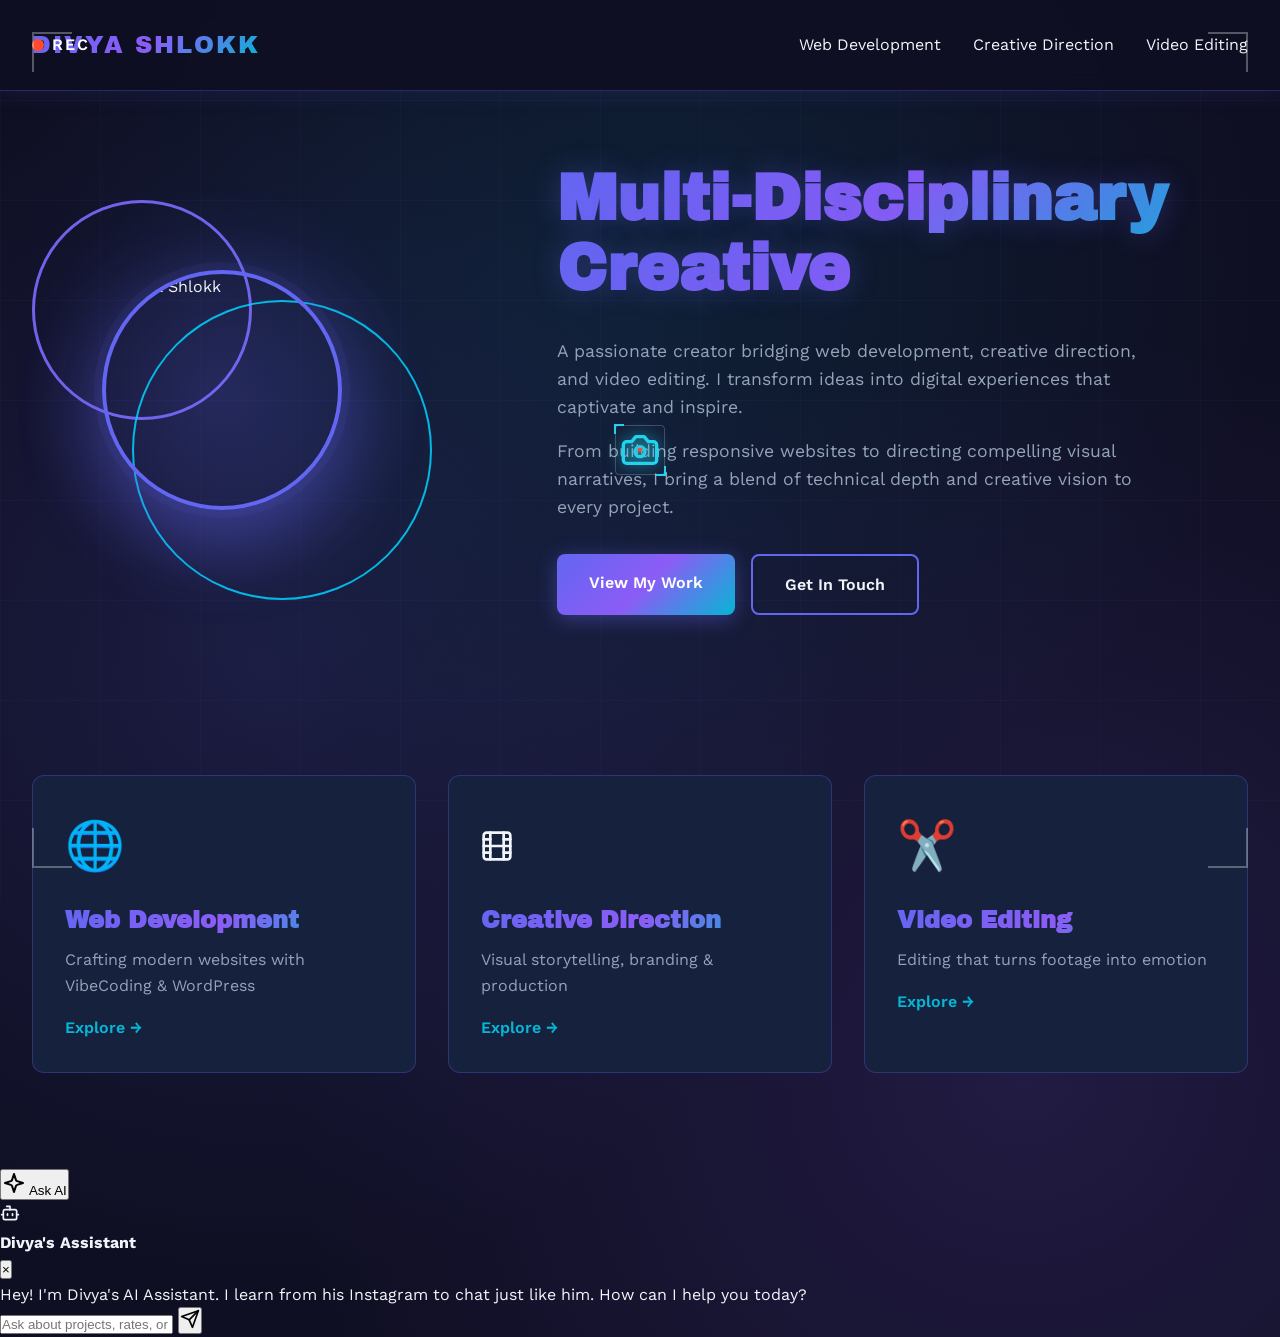
==== commit b247a8c8: "Updated" ====
--- a/index.html
+++ b/index.html
@@ -126,29 +126,6 @@
         </div>
     </main>
 
-    <!-- SOCIAL FLOAT -->
-    <div class="social-float">
-        <a 
-            href="https://www.instagram.com/d.shlokk/"
-            target="_blank"
-            rel="noopener noreferrer"
-            class="social-link instagram"
-            aria-label="Instagram"
-        >
-            IG
-        </a>
-
-        <a 
-            href="https://www.linkedin.com/in/divya-shlokk-3ba0252a6/"
-            target="_blank"
-            rel="noopener noreferrer"
-            class="social-link linkedin"
-            aria-label="LinkedIn"
-        >
-            IN
-        </a>
-    </div>
-
     <!-- AI CHAT BOT UI -->
     <div class="ai-chat-container">
         <button class="ai-chat-btn" aria-label="Chat with Divya's AI Assistant">
--- a/styles.css
+++ b/styles.css
@@ -1806,7 +1806,7 @@
 .ai-chat-container {
     position: fixed;
     bottom: 2rem;
-    left: 2rem;
+    right: 2rem;
     z-index: 1000;
     font-family: var(--font-body);
 }
@@ -1816,14 +1816,38 @@
     color: var(--white);
     border: none;
     border-radius: 50px;
-    padding: 0.8rem 1.5rem;
+    padding: 0.8rem 1.8rem;
     display: flex;
     align-items: center;
-    gap: 0.5rem;
+    gap: 0.7rem;
     font-weight: 600;
     font-size: 1rem;
-    box-shadow: 0 4px 20px rgba(99, 102, 241, 0.4);
+    box-shadow: 
+        0 4px 20px rgba(99, 102, 241, 0.4),
+        0 0 0 1px rgba(255, 255, 255, 0.1);
     transition: all 0.3s cubic-bezier(0.175, 0.885, 0.32, 1.275);
+    position: relative;
+    overflow: hidden;
+}
+
+.ai-chat-btn::before {
+    content: '';
+    position: absolute;
+    top: 0;
+    left: -100%;
+    width: 100%;
+    height: 100%;
+    background: linear-gradient(
+        120deg,
+        transparent,
+        rgba(255, 255, 255, 0.2),
+        transparent
+    );
+    transition: 0.5s;
+}
+
+.ai-chat-btn:hover::before {
+    left: 100%;
 }
 
 .ai-chat-btn svg {
@@ -1832,28 +1856,30 @@
 
 .ai-chat-btn:hover {
     transform: translateY(-5px) scale(1.05);
-    box-shadow: 0 8px 30px rgba(6, 182, 212, 0.6);
+    box-shadow: 
+        0 8px 30px rgba(6, 182, 212, 0.6),
+        0 0 20px rgba(99, 102, 241, 0.4);
 }
 
 .ai-chat-window {
     position: absolute;
     bottom: 80px;
-    left: 0;
-    width: 320px;
-    height: 400px;
-    background: rgba(15, 15, 35, 0.95);
-    backdrop-filter: blur(15px);
-    border: 1px solid rgba(99, 102, 241, 0.3);
-    border-radius: 12px;
+    right: 0;
+    width: 340px;
+    height: 450px;
+    background: rgba(15, 15, 35, 0.98);
+    backdrop-filter: blur(20px);
+    border: 1px solid rgba(99, 102, 241, 0.4);
+    border-radius: 16px;
     display: flex;
     flex-direction: column;
     overflow: hidden;
-    box-shadow: 0 20px 50px rgba(0, 0, 0, 0.5);
+    box-shadow: 0 25px 50px rgba(0, 0, 0, 0.6);
     opacity: 0;
     pointer-events: none;
     transform: translateY(20px) scale(0.95);
-    transform-origin: bottom left;
-    transition: all 0.3s cubic-bezier(0.175, 0.885, 0.32, 1.275);
+    transform-origin: bottom right;
+    transition: all 0.4s cubic-bezier(0.175, 0.885, 0.32, 1.275);
 }
 
 .ai-chat-window.active {
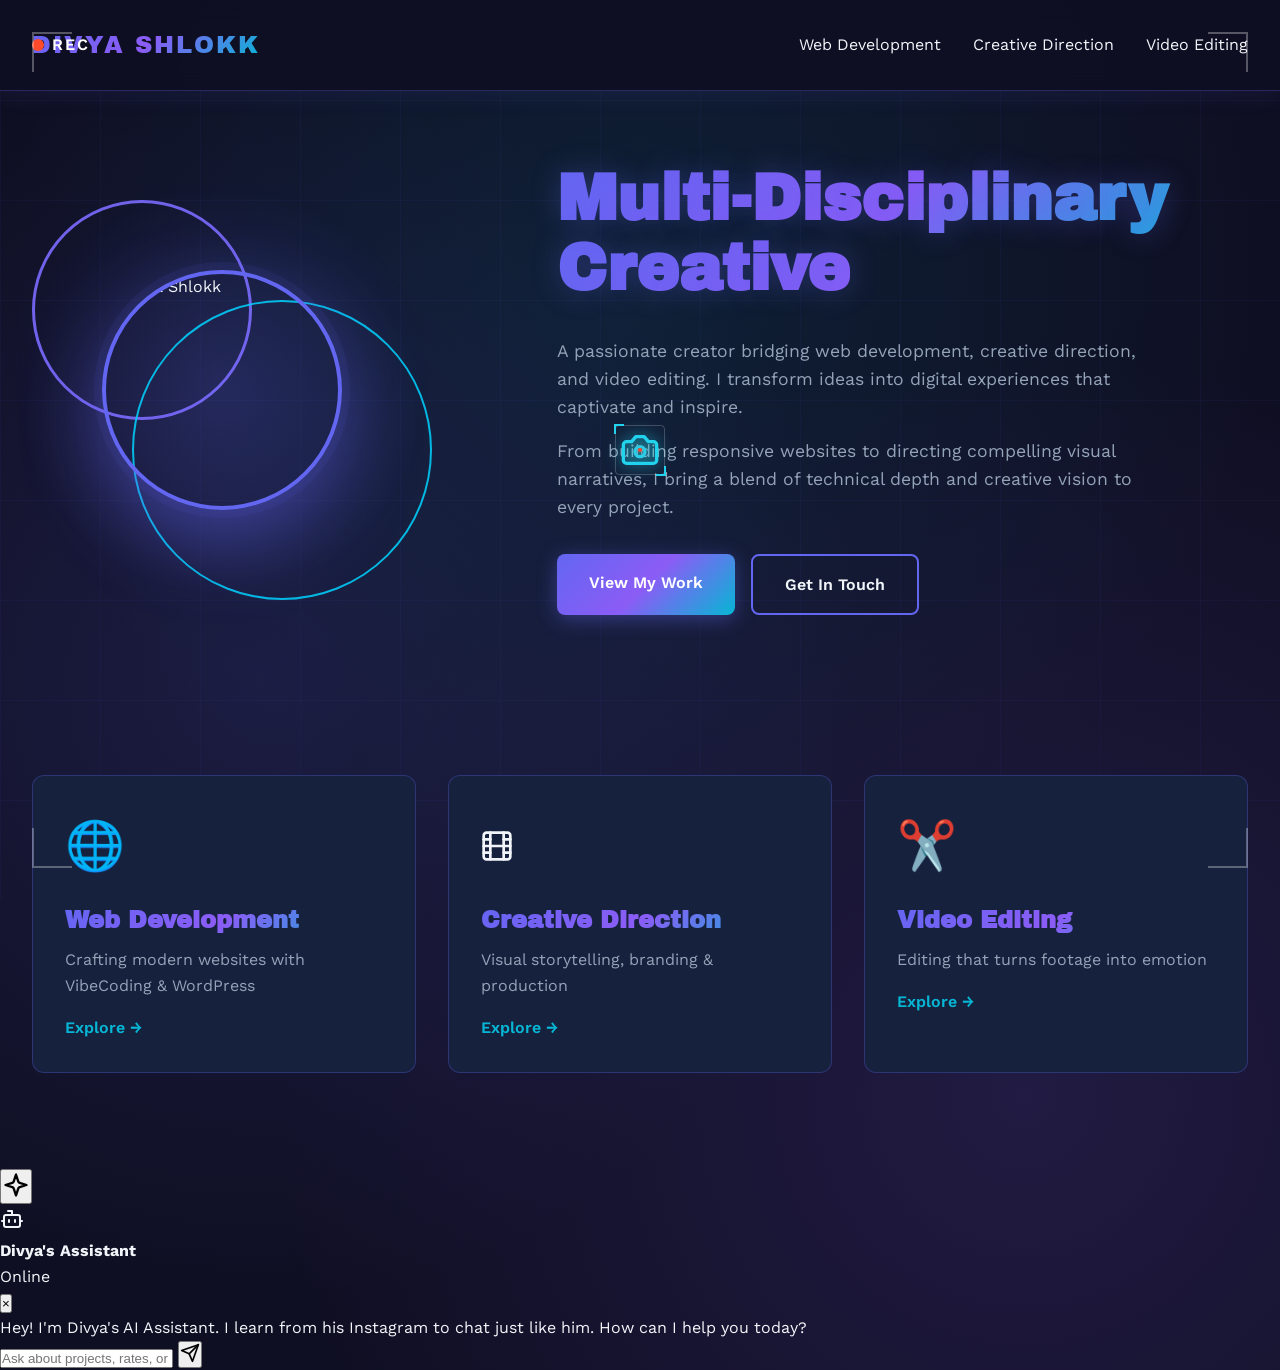
==== commit e14299c5: "Upadted" ====
--- a/index.html
+++ b/index.html
@@ -129,15 +129,19 @@
     <!-- AI CHAT BOT UI -->
     <div class="ai-chat-container">
         <button class="ai-chat-btn" aria-label="Chat with Divya's AI Assistant">
-            <svg xmlns="http://www.w3.org/2000/svg" width="24" height="24" viewBox="0 0 24 24" fill="none" stroke="currentColor" stroke-width="2" stroke-linecap="round" stroke-linejoin="round" class="sparkle-icon"><path d="m12 3-1.912 5.813a2 2 0 0 1-1.275 1.275L3 12l5.813 1.912a2 2 0 0 1 1.275 1.275L12 21l1.912-5.813a2 2 0 0 1 1.275-1.275L21 12l-5.813-1.912a2 2 0 0 1-1.275-1.275L12 3Z"/></svg>
-            <span>Ask AI</span>
+            <svg xmlns="http://www.w3.org/2000/svg" width="28" height="28" viewBox="0 0 24 24" fill="none" stroke="currentColor" stroke-width="2" stroke-linecap="round" stroke-linejoin="round" class="sparkle-icon"><path d="m12 3-1.912 5.813a2 2 0 0 1-1.275 1.275L3 12l5.813 1.912a2 2 0 0 1 1.275 1.275L12 21l1.912-5.813a2 2 0 0 1 1.275-1.275L21 12l-5.813-1.912a2 2 0 0 1-1.275-1.275L12 3Z"/></svg>
         </button>
 
         <div class="ai-chat-window" id="aiChatWindow">
             <div class="ai-chat-header">
                 <div class="ai-header-info">
-                    <svg xmlns="http://www.w3.org/2000/svg" width="20" height="20" viewBox="0 0 24 24" fill="none" stroke="currentColor" stroke-width="2" stroke-linecap="round" stroke-linejoin="round"><path d="M12 8V4H8"></path><rect width="16" height="12" x="4" y="8" rx="2"></rect><path d="M2 14h2"></path><path d="M20 14h2"></path><path d="M15 13v2"></path><path d="M9 13v2"></path></svg>
-                    <h4>Divya's Assistant</h4>
+                    <div class="bot-avatar">
+                        <svg xmlns="http://www.w3.org/2000/svg" width="24" height="24" viewBox="0 0 24 24" fill="none" stroke="currentColor" stroke-width="2" stroke-linecap="round" stroke-linejoin="round"><path d="M12 8V4H8"></path><rect width="16" height="12" x="4" y="8" rx="2"></rect><path d="M2 14h2"></path><path d="M20 14h2"></path><path d="M15 13v2"></path><path d="M9 13v2"></path></svg>
+                    </div>
+                    <div>
+                        <h4>Divya's Assistant</h4>
+                        <span class="ai-header-status">Online</span>
+                    </div>
                 </div>
                 <button class="ai-close-btn" id="aiCloseBtn">&times;</button>
             </div>
--- a/styles.css
+++ b/styles.css
@@ -1802,133 +1802,158 @@
     }
 }
 
-/* AI Chat Bot UI */
+/* AI Chat Bot UI - PROFESSIONAL CRM/WHATSAPP STYLE */
 .ai-chat-container {
     position: fixed;
     bottom: 2rem;
     right: 2rem;
-    z-index: 1000;
+    z-index: 10000;
     font-family: var(--font-body);
 }
 
 .ai-chat-btn {
-    background: var(--gradient-accent);
+    width: 60px;
+    height: 60px;
+    background: var(--primary);
     color: var(--white);
     border: none;
-    border-radius: 50px;
-    padding: 0.8rem 1.8rem;
-    display: flex;
-    align-items: center;
-    gap: 0.7rem;
-    font-weight: 600;
-    font-size: 1rem;
-    box-shadow: 
-        0 4px 20px rgba(99, 102, 241, 0.4),
-        0 0 0 1px rgba(255, 255, 255, 0.1);
+    border-radius: 50%;
+    display: flex;
+    align-items: center;
+    justify-content: center;
+    font-size: 1.5rem;
+    box-shadow: 0 10px 25px rgba(99, 102, 241, 0.4);
     transition: all 0.3s cubic-bezier(0.175, 0.885, 0.32, 1.275);
+    cursor: none;
     position: relative;
-    overflow: hidden;
-}
-
-.ai-chat-btn::before {
-    content: '';
-    position: absolute;
-    top: 0;
-    left: -100%;
-    width: 100%;
-    height: 100%;
-    background: linear-gradient(
-        120deg,
-        transparent,
-        rgba(255, 255, 255, 0.2),
-        transparent
-    );
-    transition: 0.5s;
-}
-
-.ai-chat-btn:hover::before {
-    left: 100%;
-}
-
-.ai-chat-btn svg {
-    animation: pulseGlow 2s infinite;
+}
+
+.ai-chat-btn::after {
+    content: '1';
+    position: absolute;
+    top: -5px;
+    right: -5px;
+    width: 22px;
+    height: 22px;
+    background: #ff4b2b;
+    color: white;
+    border-radius: 50%;
+    font-size: 0.7rem;
+    display: flex;
+    align-items: center;
+    justify-content: center;
+    font-weight: bold;
+    border: 2px solid var(--white);
+    animation: pulseNotify 2s infinite;
+}
+
+@keyframes pulseNotify {
+    0% { transform: scale(1); }
+    50% { transform: scale(1.1); }
+    100% { transform: scale(1); }
 }
 
 .ai-chat-btn:hover {
-    transform: translateY(-5px) scale(1.05);
-    box-shadow: 
-        0 8px 30px rgba(6, 182, 212, 0.6),
-        0 0 20px rgba(99, 102, 241, 0.4);
+    transform: scale(1.1) rotate(5deg);
+    background: var(--primary-dark);
+    box-shadow: 0 15px 35px rgba(99, 102, 241, 0.6);
+}
+
+.ai-chat-btn span {
+    display: none; /* Hide 'Ask AI' text to keep it circular FAB style */
 }
 
 .ai-chat-window {
     position: absolute;
     bottom: 80px;
     right: 0;
-    width: 340px;
-    height: 450px;
-    background: rgba(15, 15, 35, 0.98);
-    backdrop-filter: blur(20px);
-    border: 1px solid rgba(99, 102, 241, 0.4);
+    width: 350px;
+    height: 520px;
+    background: #FFFFFF;
     border-radius: 16px;
     display: flex;
     flex-direction: column;
     overflow: hidden;
-    box-shadow: 0 25px 50px rgba(0, 0, 0, 0.6);
+    box-shadow: 0 20px 50px rgba(0, 0, 0, 0.2);
     opacity: 0;
     pointer-events: none;
-    transform: translateY(20px) scale(0.95);
+    transform: scale(0.8) translateY(20px);
     transform-origin: bottom right;
     transition: all 0.4s cubic-bezier(0.175, 0.885, 0.32, 1.275);
+    border: 1px solid rgba(0, 0, 0, 0.05);
 }
 
 .ai-chat-window.active {
     opacity: 1;
     pointer-events: all;
-    transform: translateY(0) scale(1);
+    transform: scale(1) translateY(0);
 }
 
 .ai-chat-header {
-    background: linear-gradient(90deg, rgba(99, 102, 241, 0.2) 0%, rgba(6, 182, 212, 0.2) 100%);
-    padding: 1rem;
+    background: var(--primary);
+    padding: 1.5rem;
     display: flex;
     justify-content: space-between;
     align-items: center;
-    border-bottom: 1px solid rgba(99, 102, 241, 0.3);
+    color: white;
 }
 
 .ai-header-info {
     display: flex;
     align-items: center;
-    gap: 0.5rem;
-    color: var(--white);
+    gap: 1rem;
+}
+
+.ai-header-info .bot-avatar {
+    width: 40px;
+    height: 40px;
+    background: rgba(255, 255, 255, 0.2);
+    border-radius: 50%;
+    display: flex;
+    align-items: center;
+    justify-content: center;
+    font-size: 1.2rem;
 }
 
 .ai-header-info h4 {
     font-family: var(--font-display);
-    font-size: 1rem;
-    letter-spacing: 1px;
+    font-size: 1.1rem;
+    letter-spacing: 0.5px;
+    margin: 0;
+}
+
+.ai-header-status {
+    font-size: 0.8rem;
+    opacity: 0.8;
+    display: block;
 }
 
 .ai-close-btn {
-    background: transparent;
+    background: rgba(0, 0, 0, 0.1);
     border: none;
-    color: var(--gray);
-    font-size: 1.5rem;
-    transition: color 0.2s;
+    color: white;
+    width: 30px;
+    height: 30px;
+    border-radius: 50%;
+    display: flex;
+    align-items: center;
+    justify-content: center;
+    font-size: 1.2rem;
+    transition: background 0.2s;
 }
 
 .ai-close-btn:hover {
-    color: var(--white);
+    background: rgba(0, 0, 0, 0.2);
 }
 
 .ai-chat-body {
     flex: 1;
-    padding: 1rem;
+    padding: 1.5rem;
     overflow-y: auto;
     display: flex;
     flex-direction: column;
-    gap: 1rem;
+    gap: 1.2rem;
+    background: #f8f9fa;
 }
 
 .ai-chat-body::-webkit-scrollbar {
@@ -1936,13 +1961,19 @@
 }
 
 .ai-chat-body::-webkit-scrollbar-thumb {
-    background: rgba(99, 102, 241, 0.3);
+    background: #dee2e6;
     border-radius: 3px;
 }
 
 .ai-message {
     display: flex;
     max-width: 85%;
+    animation: popIn 0.3s ease-out forwards;
+}
+
+@keyframes popIn {
+    from { opacity: 0; transform: scale(0.95); }
+    to { opacity: 1; transform: scale(1); }
 }
 
 .ai-message.bot {
@@ -1954,99 +1985,110 @@
 }
 
 .ai-message .msg-content {
-    padding: 0.8rem 1rem;
-    border-radius: 12px;
-    font-size: 0.9rem;
-    line-height: 1.4;
+    padding: 0.8rem 1.2rem;
+    border-radius: 18px;
+    font-size: 0.95rem;
+    line-height: 1.5;
+    box-shadow: 0 2px 5px rgba(0,0,0,0.05);
 }
 
 .ai-message.bot .msg-content {
-    background: rgba(22, 33, 62, 0.8);
-    border: 1px solid rgba(99, 102, 241, 0.2);
-    border-bottom-left-radius: 2px;
-    color: var(--light);
+    background: #FFFFFF;
+    color: #333;
+    border-bottom-left-radius: 4px;
+    border: 1px solid #edf2f7;
 }
 
 .ai-message.user .msg-content {
-    background: var(--gradient-accent);
-    color: var(--white);
-    border-bottom-right-radius: 2px;
+    background: var(--primary);
+    color: #FFFFFF;
+    border-bottom-right-radius: 4px;
 }
 
 .ai-chat-footer {
-    padding: 1rem;
-    display: flex;
-    gap: 0.5rem;
-    border-top: 1px solid rgba(99, 102, 241, 0.2);
-    background: rgba(10, 10, 25, 0.8);
+    padding: 1.2rem;
+    background: #FFFFFF;
+    border-top: 1px solid #eee;
+    display: flex;
+    gap: 0.8rem;
+    align-items: center;
 }
 
 .ai-chat-footer input {
     flex: 1;
-    background: rgba(255, 255, 255, 0.05);
-    border: 1px solid rgba(255, 255, 255, 0.1);
-    border-radius: 20px;
-    padding: 0.5rem 1rem;
-    color: var(--white);
+    background: #f1f3f5;
+    border: 1px solid transparent;
+    border-radius: 24px;
+    padding: 0.7rem 1.2rem;
+    color: #333;
     font-family: var(--font-body);
-    font-size: 0.9rem;
-    transition: border-color 0.3s;
+    font-size: 0.95rem;
+    transition: all 0.2s;
 }
 
 .ai-chat-footer input:focus {
     outline: none;
-    border-color: var(--accent);
+    border-color: var(--primary);
+    background: #FFFFFF;
+    box-shadow: 0 0 0 3px rgba(99, 102, 241, 0.1);
 }
 
 .ai-chat-footer button {
     background: var(--primary);
     border: none;
-    color: var(--white);
-    width: 36px;
-    height: 36px;
+    color: white;
+    width: 40px;
+    height: 40px;
     border-radius: 50%;
     display: flex;
     align-items: center;
     justify-content: center;
     transition: transform 0.2s, background 0.2s;
+    flex-shrink: 0;
 }
 
 .ai-chat-footer button:hover {
-    background: var(--accent);
-    transform: scale(1.1);
+    background: var(--primary-dark);
+    transform: scale(1.05);
 }
 
 .ai-chat-link {
-    color: var(--accent-bright);
+    color: var(--primary);
+    text-decoration: none;
+    font-weight: 600;
+}
+
+.ai-chat-link:hover {
     text-decoration: underline;
-    font-weight: 600;
 }
 
 .typing-indicator {
     display: flex;
     gap: 4px;
-    padding: 0.5rem;
+    padding: 0.2rem 0.5rem;
 }
 
 .typing-dot {
     width: 6px;
     height: 6px;
-    background: var(--gray);
+    background: #adb5bd;
     border-radius: 50%;
-    animation: typing 1.4s infinite ease-in-out both;
+    animation: typingPulse 1.4s infinite ease-in-out both;
 }
 
 .typing-dot:nth-child(1) { animation-delay: -0.32s; }
 .typing-dot:nth-child(2) { animation-delay: -0.16s; }
 
-@keyframes typing {
+@keyframes typingPulse {
     0%, 80%, 100% { transform: scale(0); }
     40% { transform: scale(1); }
 }
 
 @media (max-width: 480px) {
     .ai-chat-window {
-        width: calc(100vw - 4rem);
-        bottom: 70px;
-    }
-}
+        width: calc(100vw - 2rem);
+        height: 80vh;
+        bottom: 80px;
+        right: 0;
+    }
+}
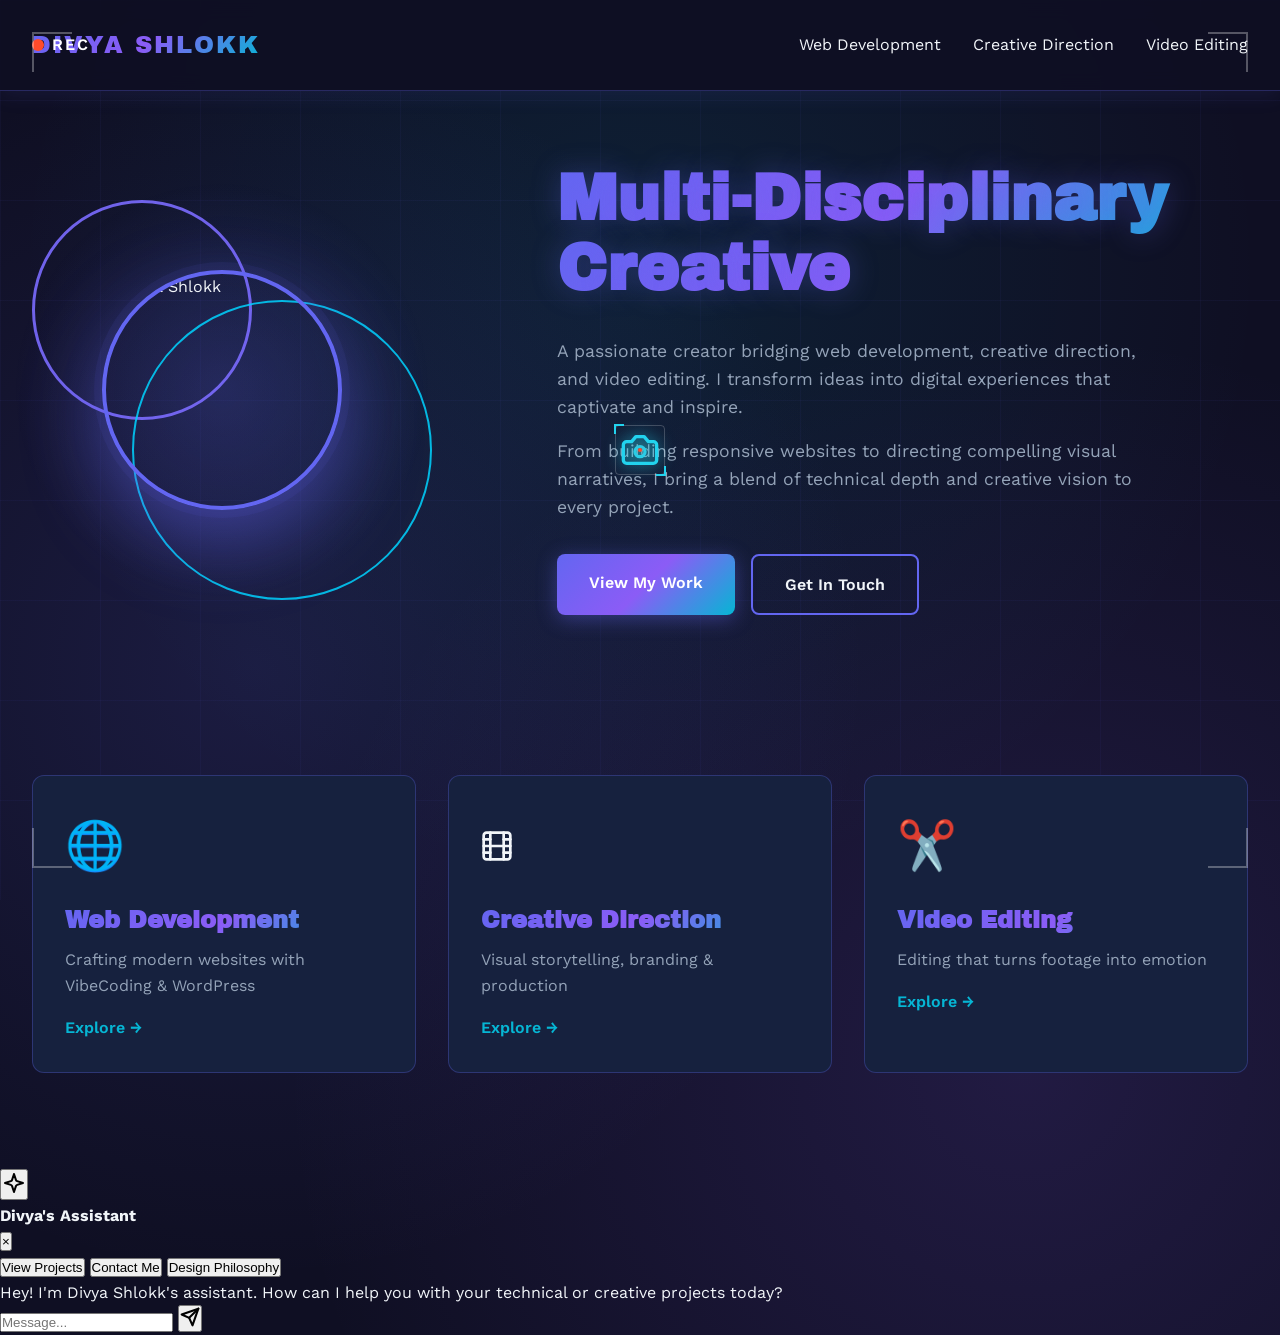
==== commit 665a97ce: "Creative" ====
--- a/index.html
+++ b/index.html
@@ -129,36 +129,38 @@
     <!-- AI CHAT BOT UI -->
     <div class="ai-chat-container">
         <button class="ai-chat-btn" aria-label="Chat with Divya's AI Assistant">
-            <svg xmlns="http://www.w3.org/2000/svg" width="28" height="28" viewBox="0 0 24 24" fill="none" stroke="currentColor" stroke-width="2" stroke-linecap="round" stroke-linejoin="round" class="sparkle-icon"><path d="m12 3-1.912 5.813a2 2 0 0 1-1.275 1.275L3 12l5.813 1.912a2 2 0 0 1 1.275 1.275L12 21l1.912-5.813a2 2 0 0 1 1.275-1.275L21 12l-5.813-1.912a2 2 0 0 1-1.275-1.275L12 3Z"/></svg>
+            <svg xmlns="http://www.w3.org/2000/svg" width="24" height="24" viewBox="0 0 24 24" fill="none" stroke="currentColor" stroke-width="2" stroke-linecap="round" stroke-linejoin="round" class="sparkle-icon"><path d="m12 3-1.912 5.813a2 2 0 0 1-1.275 1.275L3 12l5.813 1.912a2 2 0 0 1 1.275 1.275L12 21l1.912-5.813a2 2 0 0 1 1.275-1.275L21 12l-5.813-1.912a2 2 0 0 1-1.275-1.275L12 3Z"/></svg>
         </button>
 
         <div class="ai-chat-window" id="aiChatWindow">
             <div class="ai-chat-header">
                 <div class="ai-header-info">
-                    <div class="bot-avatar">
-                        <svg xmlns="http://www.w3.org/2000/svg" width="24" height="24" viewBox="0 0 24 24" fill="none" stroke="currentColor" stroke-width="2" stroke-linecap="round" stroke-linejoin="round"><path d="M12 8V4H8"></path><rect width="16" height="12" x="4" y="8" rx="2"></rect><path d="M2 14h2"></path><path d="M20 14h2"></path><path d="M15 13v2"></path><path d="M9 13v2"></path></svg>
-                    </div>
-                    <div>
-                        <h4>Divya's Assistant</h4>
-                        <span class="ai-header-status">Online</span>
-                    </div>
+                    <div class="status-dot"></div>
+                    <h4>Divya's Assistant</h4>
                 </div>
                 <button class="ai-close-btn" id="aiCloseBtn">&times;</button>
             </div>
             
             <div class="ai-chat-body" id="aiChatBody">
+                <div class="ai-quick-actions">
+                    <button class="pill-btn" onclick="handleQuickAction('View Projects')">View Projects</button>
+                    <button class="pill-btn" onclick="handleQuickAction('Contact Me')">Contact Me</button>
+                    <button class="pill-btn" onclick="handleQuickAction('Design Philosophy')">Design Philosophy</button>
+                </div>
                 <div class="ai-message bot">
                     <div class="msg-content">
-                        Hey! I'm Divya's AI Assistant. I learn from his Instagram to chat just like him. How can I help you today?
+                        Hey! I'm Divya Shlokk's assistant. How can I help you with your technical or creative projects today?
                     </div>
                 </div>
             </div>
 
             <div class="ai-chat-footer">
-                <input type="text" id="aiChatInput" placeholder="Ask about projects, rates, or connect..." autocomplete="off">
-                <button id="aiChatSend" aria-label="Send Message">
-                    <svg xmlns="http://www.w3.org/2000/svg" width="20" height="20" viewBox="0 0 24 24" fill="none" stroke="currentColor" stroke-width="2" stroke-linecap="round" stroke-linejoin="round"><line x1="22" y1="2" x2="11" y2="13"></line><polygon points="22 2 15 22 11 13 2 9 22 2"></polygon></svg>
-                </button>
+                <div class="ai-chat-input-wrapper">
+                    <input type="text" id="aiChatInput" placeholder="Message..." autocomplete="off">
+                    <button class="ai-send-btn" id="aiChatSend" aria-label="Send Message">
+                        <svg xmlns="http://www.w3.org/2000/svg" width="20" height="20" viewBox="0 0 24 24" fill="none" stroke="currentColor" stroke-width="2.5" stroke-linecap="round" stroke-linejoin="round"><line x1="22" y1="2" x2="11" y2="13"></line><polygon points="22 2 15 22 11 13 2 9 22 2"></polygon></svg>
+                    </button>
+                </div>
             </div>
         </div>
     </div>
--- a/styles.css
+++ b/styles.css
@@ -1802,85 +1802,69 @@
     }
 }
 
-/* AI Chat Bot UI - PROFESSIONAL CRM/WHATSAPP STYLE */
+/* AI Chat Bot UI - APPLE-ESQUE PREMIUM REDESIGN */
 .ai-chat-container {
     position: fixed;
     bottom: 2rem;
     right: 2rem;
     z-index: 10000;
-    font-family: var(--font-body);
+    font-family: -apple-system, BlinkMacSystemFont, "Inter", "Geist", "Segoe UI", Roboto, sans-serif;
 }
 
 .ai-chat-btn {
     width: 60px;
     height: 60px;
-    background: var(--primary);
-    color: var(--white);
-    border: none;
+    background: rgba(255, 255, 255, 0.8);
+    backdrop-filter: blur(12px);
+    color: #1d1d1f;
+    border: 1px solid rgba(0, 0, 0, 0.1);
     border-radius: 50%;
     display: flex;
     align-items: center;
     justify-content: center;
-    font-size: 1.5rem;
-    box-shadow: 0 10px 25px rgba(99, 102, 241, 0.4);
-    transition: all 0.3s cubic-bezier(0.175, 0.885, 0.32, 1.275);
+    box-shadow: 0 8px 30px rgba(0, 0, 0, 0.12);
+    transition: all 0.4s cubic-bezier(0.4, 0, 0.2, 1);
     cursor: none;
     position: relative;
 }
 
 .ai-chat-btn::after {
-    content: '1';
-    position: absolute;
-    top: -5px;
-    right: -5px;
-    width: 22px;
-    height: 22px;
-    background: #ff4b2b;
-    color: white;
+    content: '';
+    position: absolute;
+    top: 2px;
+    right: 2px;
+    width: 14px;
+    height: 14px;
+    background: #34c759; /* Apple Green */
     border-radius: 50%;
-    font-size: 0.7rem;
-    display: flex;
-    align-items: center;
-    justify-content: center;
-    font-weight: bold;
-    border: 2px solid var(--white);
-    animation: pulseNotify 2s infinite;
-}
-
-@keyframes pulseNotify {
-    0% { transform: scale(1); }
-    50% { transform: scale(1.1); }
-    100% { transform: scale(1); }
+    border: 2px solid white;
 }
 
 .ai-chat-btn:hover {
-    transform: scale(1.1) rotate(5deg);
-    background: var(--primary-dark);
-    box-shadow: 0 15px 35px rgba(99, 102, 241, 0.6);
-}
-
-.ai-chat-btn span {
-    display: none; /* Hide 'Ask AI' text to keep it circular FAB style */
+    transform: scale(1.05) translateY(-2px);
+    background: #FFFFFF;
+    box-shadow: 0 12px 40px rgba(0, 0, 0, 0.18);
 }
 
 .ai-chat-window {
     position: absolute;
     bottom: 80px;
     right: 0;
-    width: 350px;
-    height: 520px;
-    background: #FFFFFF;
-    border-radius: 16px;
+    width: 380px;
+    height: 600px;
+    background: rgba(255, 255, 255, 0.75);
+    backdrop-filter: blur(25px) saturate(180%);
+    border-radius: 24px;
     display: flex;
     flex-direction: column;
     overflow: hidden;
-    box-shadow: 0 20px 50px rgba(0, 0, 0, 0.2);
+    box-shadow: 0 20px 60px rgba(0, 0, 0, 0.15);
     opacity: 0;
     pointer-events: none;
-    transform: scale(0.8) translateY(20px);
+    transform: scale(0.95) translateY(20px);
     transform-origin: bottom right;
-    transition: all 0.4s cubic-bezier(0.175, 0.885, 0.32, 1.275);
-    border: 1px solid rgba(0, 0, 0, 0.05);
+    transition: all 0.5s cubic-bezier(0.16, 1, 0.3, 1);
+    border: 1px solid rgba(255, 255, 255, 0.4);
 }
 
 .ai-chat-window.active {
@@ -1890,90 +1874,99 @@
 }
 
 .ai-chat-header {
-    background: var(--primary);
-    padding: 1.5rem;
+    padding: 1.5rem 1.5rem 1rem;
     display: flex;
     justify-content: space-between;
     align-items: center;
-    color: white;
+    background: transparent;
 }
 
 .ai-header-info {
     display: flex;
     align-items: center;
-    gap: 1rem;
-}
-
-.ai-header-info .bot-avatar {
-    width: 40px;
-    height: 40px;
-    background: rgba(255, 255, 255, 0.2);
+    gap: 0.8rem;
+}
+
+.status-dot {
+    width: 8px;
+    height: 8px;
+    background: #34c759;
     border-radius: 50%;
+    box-shadow: 0 0 8px rgba(52, 199, 89, 0.6);
+}
+
+.ai-header-info h4 {
+    font-size: 0.95rem;
+    font-weight: 600;
+    color: #1d1d1f;
+    margin: 0;
+}
+
+.ai-close-btn {
+    background: rgba(0, 0, 0, 0.05);
+    border: none;
+    color: #86868b;
+    width: 28px;
+    height: 28px;
+    border-radius: 50%;
     display: flex;
     align-items: center;
     justify-content: center;
-    font-size: 1.2rem;
-}
-
-.ai-header-info h4 {
-    font-family: var(--font-display);
-    font-size: 1.1rem;
-    letter-spacing: 0.5px;
-    margin: 0;
-}
-
-.ai-header-status {
-    font-size: 0.8rem;
-    opacity: 0.8;
-    display: block;
-}
-
-.ai-close-btn {
+    font-size: 0.9rem;
+    transition: all 0.2s ease;
+}
+
+.ai-close-btn:hover {
     background: rgba(0, 0, 0, 0.1);
-    border: none;
-    color: white;
-    width: 30px;
-    height: 30px;
-    border-radius: 50%;
-    display: flex;
-    align-items: center;
-    justify-content: center;
-    font-size: 1.2rem;
-    transition: background 0.2s;
-}
-
-.ai-close-btn:hover {
-    background: rgba(0, 0, 0, 0.2);
+    color: #1d1d1f;
 }
 
 .ai-chat-body {
     flex: 1;
-    padding: 1.5rem;
+    padding: 0 1.5rem 1rem;
     overflow-y: auto;
     display: flex;
     flex-direction: column;
     gap: 1.2rem;
-    background: #f8f9fa;
 }
 
 .ai-chat-body::-webkit-scrollbar {
-    width: 6px;
+    width: 4px;
 }
 
 .ai-chat-body::-webkit-scrollbar-thumb {
-    background: #dee2e6;
-    border-radius: 3px;
+    background: rgba(0, 0, 0, 0.1);
+    border-radius: 10px;
+}
+
+.ai-quick-actions {
+    display: flex;
+    flex-wrap: wrap;
+    gap: 0.6rem;
+    margin-bottom: 0.5rem;
+}
+
+.pill-btn {
+    background: #FFFFFF;
+    border: 1px solid rgba(0, 0, 0, 0.08);
+    border-radius: 20px;
+    padding: 0.6rem 1rem;
+    font-size: 0.85rem;
+    font-weight: 500;
+    color: #1d1d1f;
+    transition: all 0.3s cubic-bezier(0.4, 0, 0.2, 1);
+    box-shadow: 0 2px 8px rgba(0, 0, 0, 0.04);
+}
+
+.pill-btn:hover {
+    transform: scale(1.04);
+    box-shadow: 0 4px 12px rgba(0, 0, 0, 0.08);
+    border-color: rgba(0, 0, 0, 0.15);
 }
 
 .ai-message {
     display: flex;
-    max-width: 85%;
-    animation: popIn 0.3s ease-out forwards;
-}
-
-@keyframes popIn {
-    from { opacity: 0; transform: scale(0.95); }
-    to { opacity: 1; transform: scale(1); }
+    max-width: 88%;
 }
 
 .ai-message.bot {
@@ -1985,81 +1978,76 @@
 }
 
 .ai-message .msg-content {
-    padding: 0.8rem 1.2rem;
+    padding: 0.9rem 1.1rem;
     border-radius: 18px;
-    font-size: 0.95rem;
+    font-size: 0.9rem;
     line-height: 1.5;
-    box-shadow: 0 2px 5px rgba(0,0,0,0.05);
+    transition: transform 0.3s ease;
 }
 
 .ai-message.bot .msg-content {
     background: #FFFFFF;
-    color: #333;
-    border-bottom-left-radius: 4px;
-    border: 1px solid #edf2f7;
+    color: #1d1d1f;
+    border: 1px solid rgba(0, 0, 0, 0.05);
+    box-shadow: 0 4px 15px rgba(0, 0, 0, 0.03);
 }
 
 .ai-message.user .msg-content {
-    background: var(--primary);
+    background: #0071e3; /* Apple Blue */
     color: #FFFFFF;
-    border-bottom-right-radius: 4px;
+    box-shadow: 0 4px 15px rgba(0, 113, 227, 0.2);
 }
 
 .ai-chat-footer {
-    padding: 1.2rem;
+    padding: 1.2rem 1.5rem 1.5rem;
+    background: transparent;
+    display: flex;
+    gap: 0.8rem;
+    align-items: center;
+}
+
+.ai-chat-input-wrapper {
+    flex: 1;
+    position: relative;
     background: #FFFFFF;
-    border-top: 1px solid #eee;
-    display: flex;
-    gap: 0.8rem;
-    align-items: center;
+    border-radius: 24px;
+    box-shadow: 0 4px 20px rgba(0, 0, 0, 0.06);
+    padding: 0.2rem;
+    display: flex;
+    align-items: center;
+    border: 1px solid rgba(0, 0, 0, 0.03);
 }
 
 .ai-chat-footer input {
     flex: 1;
-    background: #f1f3f5;
-    border: 1px solid transparent;
-    border-radius: 24px;
+    background: transparent;
+    border: none;
     padding: 0.7rem 1.2rem;
-    color: #333;
-    font-family: var(--font-body);
-    font-size: 0.95rem;
-    transition: all 0.2s;
-}
-
-.ai-chat-footer input:focus {
+    color: #1d1d1f;
+    font-size: 0.92rem;
     outline: none;
-    border-color: var(--primary);
-    background: #FFFFFF;
-    box-shadow: 0 0 0 3px rgba(99, 102, 241, 0.1);
-}
-
-.ai-chat-footer button {
-    background: var(--primary);
+}
+
+.ai-chat-footer input::placeholder {
+    color: #86868b;
+}
+
+.ai-send-btn {
+    width: 36px;
+    height: 36px;
+    background: transparent;
     border: none;
-    color: white;
-    width: 40px;
-    height: 40px;
-    border-radius: 50%;
+    color: #0071e3;
     display: flex;
     align-items: center;
     justify-content: center;
-    transition: transform 0.2s, background 0.2s;
-    flex-shrink: 0;
-}
-
-.ai-chat-footer button:hover {
-    background: var(--primary-dark);
-    transform: scale(1.05);
-}
-
-.ai-chat-link {
-    color: var(--primary);
-    text-decoration: none;
-    font-weight: 600;
-}
-
-.ai-chat-link:hover {
-    text-decoration: underline;
+    transition: all 0.2s ease;
+    margin-right: 0.4rem;
+}
+
+.ai-send-btn:hover {
+    transform: scale(1.1);
+    color: #0077ed;
 }
 
 .typing-indicator {
@@ -2073,21 +2061,21 @@
     height: 6px;
     background: #adb5bd;
     border-radius: 50%;
-    animation: typingPulse 1.4s infinite ease-in-out both;
+    animation: appleTyping 1.4s infinite ease-in-out both;
 }
 
 .typing-dot:nth-child(1) { animation-delay: -0.32s; }
 .typing-dot:nth-child(2) { animation-delay: -0.16s; }
 
-@keyframes typingPulse {
-    0%, 80%, 100% { transform: scale(0); }
-    40% { transform: scale(1); }
+@keyframes appleTyping {
+    0%, 80%, 100% { transform: scale(0.6); opacity: 0.4; }
+    40% { transform: scale(1); opacity: 1; }
 }
 
 @media (max-width: 480px) {
     .ai-chat-window {
         width: calc(100vw - 2rem);
-        height: 80vh;
+        height: 70vh;
         bottom: 80px;
         right: 0;
     }
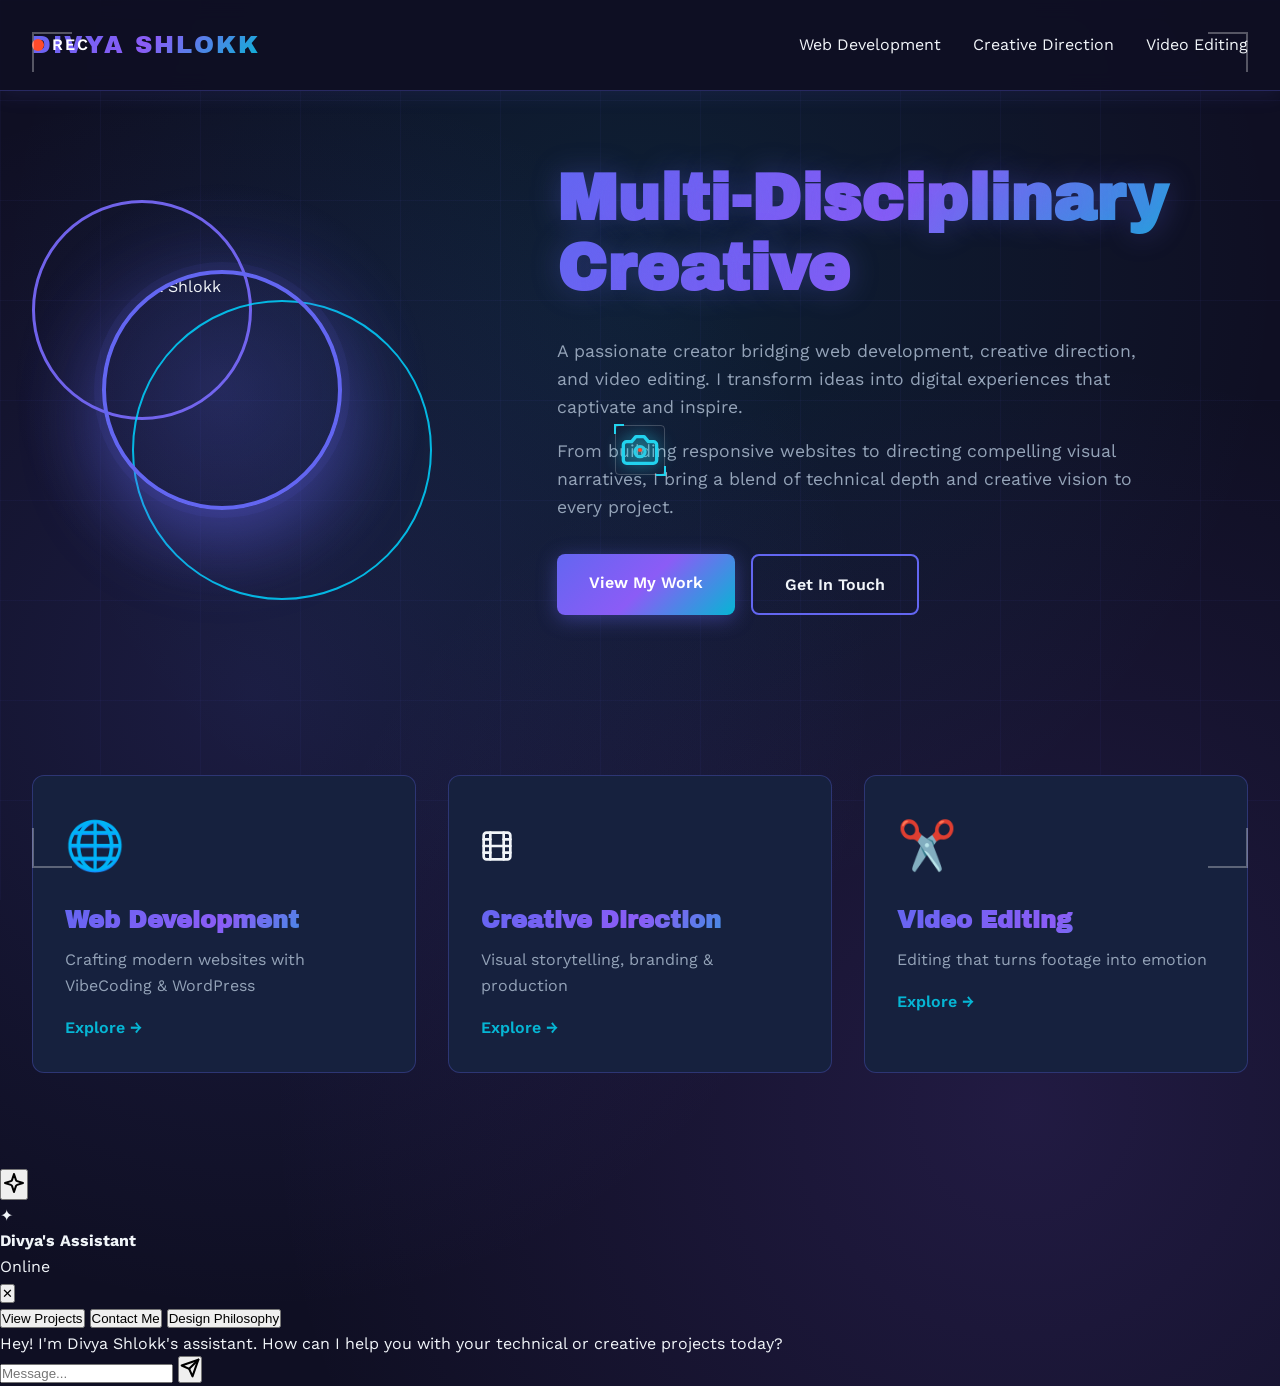
==== commit a0595617: "Header and style" ====
--- a/index.html
+++ b/index.html
@@ -133,13 +133,16 @@
         </button>
 
         <div class="ai-chat-window" id="aiChatWindow">
-            <div class="ai-chat-header">
-                <div class="ai-header-info">
-                    <div class="status-dot"></div>
+              <div class="ai-chat-header">
+            <div class="ai-header-info">
+                <div class="ai-avatar">✦</div>
+                <div class="ai-header-text">
                     <h4>Divya's Assistant</h4>
+                    <span><span class="status-dot"></span> Online</span>
                 </div>
-                <button class="ai-close-btn" id="aiCloseBtn">&times;</button>
             </div>
+            <button class="ai-close-btn" id="aiCloseBtn">✕</button>
+        </div>
             
             <div class="ai-chat-body" id="aiChatBody">
                 <div class="ai-quick-actions">
--- a/styles.css
+++ b/styles.css
@@ -1802,69 +1802,73 @@
     }
 }
 
-/* AI Chat Bot UI - APPLE-ESQUE PREMIUM REDESIGN */
+/* AI Chat Bot */
 .ai-chat-container {
     position: fixed;
     bottom: 2rem;
     right: 2rem;
     z-index: 10000;
-    font-family: -apple-system, BlinkMacSystemFont, "Inter", "Geist", "Segoe UI", Roboto, sans-serif;
+    display: flex;
+    flex-direction: column;
+    align-items: flex-end;
+    gap: 12px;
+    font-family: -apple-system, 'Inter', 'Segoe UI', sans-serif;
 }
 
 .ai-chat-btn {
-    width: 60px;
-    height: 60px;
-    background: rgba(255, 255, 255, 0.8);
-    backdrop-filter: blur(12px);
-    color: #1d1d1f;
-    border: 1px solid rgba(0, 0, 0, 0.1);
+    width: 52px;
+    height: 52px;
+    background: linear-gradient(135deg, #6366f1 0%, #8b5cf6 50%, #06b6d4 100%);
+    border: none;
     border-radius: 50%;
     display: flex;
     align-items: center;
     justify-content: center;
-    box-shadow: 0 8px 30px rgba(0, 0, 0, 0.12);
-    transition: all 0.4s cubic-bezier(0.4, 0, 0.2, 1);
+    box-shadow: 0 8px 25px rgba(99, 102, 241, 0.5);
+    transition: all 0.3s ease;
     cursor: none;
-    position: relative;
-}
-
-.ai-chat-btn::after {
-    content: '';
-    position: absolute;
-    top: 2px;
-    right: 2px;
-    width: 14px;
-    height: 14px;
-    background: #34c759; /* Apple Green */
-    border-radius: 50%;
-    border: 2px solid white;
+    flex-shrink: 0;
 }
 
 .ai-chat-btn:hover {
-    transform: scale(1.05) translateY(-2px);
-    background: #FFFFFF;
-    box-shadow: 0 12px 40px rgba(0, 0, 0, 0.18);
-}
+    transform: scale(1.08) translateY(-2px);
+    box-shadow: 0 12px 35px rgba(99, 102, 241, 0.65);
+}
+
+.ai-chat-btn svg {
+    width: 22px;
+    height: 22px;
+    stroke: #fff;
+    fill: none;
+    stroke-width: 2;
+    stroke-linecap: round;
+    stroke-linejoin: round;
+}
+
+/* Remove the green dot pseudo-element */
+.ai-chat-btn::after { display: none; }
 
 .ai-chat-window {
     position: absolute;
-    bottom: 80px;
+    bottom: 68px;
     right: 0;
-    width: 380px;
-    height: 600px;
-    background: rgba(255, 255, 255, 0.75);
-    backdrop-filter: blur(25px) saturate(180%);
-    border-radius: 24px;
+    width: 340px;
+    height: 460px;
+    background: rgba(22, 22, 46, 0.94);
+    backdrop-filter: blur(20px);
+    border: 1px solid rgba(99, 102, 241, 0.35);
+    border-radius: 20px;
     display: flex;
     flex-direction: column;
     overflow: hidden;
-    box-shadow: 0 20px 60px rgba(0, 0, 0, 0.15);
+    box-shadow:
+        0 20px 60px rgba(0, 0, 0, 0.5),
+        0 0 0 1px rgba(99, 102, 241, 0.08) inset;
     opacity: 0;
     pointer-events: none;
-    transform: scale(0.95) translateY(20px);
+    transform: scale(0.95) translateY(12px);
     transform-origin: bottom right;
-    transition: all 0.5s cubic-bezier(0.16, 1, 0.3, 1);
-    border: 1px solid rgba(255, 255, 255, 0.4);
+    transition: all 0.4s cubic-bezier(0.16, 1, 0.3, 1);
 }
 
 .ai-chat-window.active {
@@ -1873,210 +1877,232 @@
     transform: scale(1) translateY(0);
 }
 
+/* Header */
 .ai-chat-header {
-    padding: 1.5rem 1.5rem 1rem;
-    display: flex;
+    padding: 14px 16px 12px;
+    border-bottom: 1px solid rgba(99, 102, 241, 0.2);
+    background: rgba(99, 102, 241, 0.06);
+    display: flex;
+    align-items: center;
     justify-content: space-between;
-    align-items: center;
-    background: transparent;
+    flex-shrink: 0;
 }
 
 .ai-header-info {
     display: flex;
     align-items: center;
-    gap: 0.8rem;
+    gap: 10px;
+}
+
+.ai-avatar {
+    width: 34px;
+    height: 34px;
+    border-radius: 50%;
+    background: linear-gradient(135deg, #6366f1 0%, #8b5cf6 50%, #06b6d4 100%);
+    display: flex;
+    align-items: center;
+    justify-content: center;
+    font-size: 15px;
+    color: #fff;
+    flex-shrink: 0;
+}
+
+.ai-header-text h4 {
+    font-size: 13px;
+    font-weight: 600;
+    color: #f1f5f9;
+    margin: 0 0 2px;
+    letter-spacing: 0.2px;
+}
+
+.ai-header-text span {
+    font-size: 11px;
+    color: #34c759;
+    display: flex;
+    align-items: center;
+    gap: 4px;
 }
 
 .status-dot {
-    width: 8px;
-    height: 8px;
+    width: 6px;
+    height: 6px;
     background: #34c759;
     border-radius: 50%;
-    box-shadow: 0 0 8px rgba(52, 199, 89, 0.6);
-}
-
-.ai-header-info h4 {
-    font-size: 0.95rem;
-    font-weight: 600;
-    color: #1d1d1f;
-    margin: 0;
+    display: inline-block;
 }
 
 .ai-close-btn {
-    background: rgba(0, 0, 0, 0.05);
-    border: none;
-    color: #86868b;
-    width: 28px;
-    height: 28px;
+    width: 26px;
+    height: 26px;
     border-radius: 50%;
+    background: rgba(255, 255, 255, 0.06);
+    border: 1px solid rgba(255, 255, 255, 0.1);
+    color: #94a3b8;
     display: flex;
     align-items: center;
     justify-content: center;
-    font-size: 0.9rem;
+    font-size: 14px;
+    cursor: none;
     transition: all 0.2s ease;
+    flex-shrink: 0;
 }
 
 .ai-close-btn:hover {
-    background: rgba(0, 0, 0, 0.1);
-    color: #1d1d1f;
-}
-
+    background: rgba(255, 255, 255, 0.12);
+    color: #f1f5f9;
+}
+
+/* Body */
 .ai-chat-body {
     flex: 1;
-    padding: 0 1.5rem 1rem;
+    padding: 14px 14px 10px;
     overflow-y: auto;
     display: flex;
     flex-direction: column;
-    gap: 1.2rem;
-}
-
-.ai-chat-body::-webkit-scrollbar {
-    width: 4px;
-}
-
+    gap: 10px;
+}
+
+.ai-chat-body::-webkit-scrollbar { width: 3px; }
 .ai-chat-body::-webkit-scrollbar-thumb {
-    background: rgba(0, 0, 0, 0.1);
+    background: rgba(99, 102, 241, 0.3);
     border-radius: 10px;
 }
 
+/* Quick action pills */
 .ai-quick-actions {
     display: flex;
     flex-wrap: wrap;
-    gap: 0.6rem;
-    margin-bottom: 0.5rem;
+    gap: 6px;
 }
 
 .pill-btn {
-    background: #FFFFFF;
-    border: 1px solid rgba(0, 0, 0, 0.08);
+    font-size: 11.5px;
+    font-weight: 500;
+    padding: 5px 11px;
     border-radius: 20px;
-    padding: 0.6rem 1rem;
-    font-size: 0.85rem;
-    font-weight: 500;
-    color: #1d1d1f;
-    transition: all 0.3s cubic-bezier(0.4, 0, 0.2, 1);
-    box-shadow: 0 2px 8px rgba(0, 0, 0, 0.04);
+    border: 1px solid rgba(99, 102, 241, 0.4);
+    background: rgba(99, 102, 241, 0.1);
+    color: #818cf8;
+    cursor: none;
+    transition: all 0.2s ease;
+    white-space: nowrap;
 }
 
 .pill-btn:hover {
-    transform: scale(1.04);
-    box-shadow: 0 4px 12px rgba(0, 0, 0, 0.08);
-    border-color: rgba(0, 0, 0, 0.15);
-}
-
+    background: rgba(99, 102, 241, 0.25);
+    border-color: rgba(99, 102, 241, 0.6);
+    color: #c7d2fe;
+    transform: translateY(-1px);
+}
+
+/* Messages */
 .ai-message {
     display: flex;
-    max-width: 88%;
-}
-
-.ai-message.bot {
-    align-self: flex-start;
-}
-
-.ai-message.user {
-    align-self: flex-end;
-}
+    max-width: 85%;
+    font-size: 13px;
+    line-height: 1.5;
+}
+
+.ai-message.bot { align-self: flex-start; }
+.ai-message.user { align-self: flex-end; }
 
 .ai-message .msg-content {
-    padding: 0.9rem 1.1rem;
-    border-radius: 18px;
-    font-size: 0.9rem;
-    line-height: 1.5;
-    transition: transform 0.3s ease;
+    padding: 9px 12px;
+    border-radius: 14px;
 }
 
 .ai-message.bot .msg-content {
-    background: #FFFFFF;
-    color: #1d1d1f;
-    border: 1px solid rgba(0, 0, 0, 0.05);
-    box-shadow: 0 4px 15px rgba(0, 0, 0, 0.03);
+    background: rgba(99, 102, 241, 0.15);
+    border: 1px solid rgba(99, 102, 241, 0.2);
+    color: #e2e8f0;
+    border-bottom-left-radius: 4px;
 }
 
 .ai-message.user .msg-content {
-    background: #0071e3; /* Apple Blue */
-    color: #FFFFFF;
-    box-shadow: 0 4px 15px rgba(0, 113, 227, 0.2);
-}
-
+    background: linear-gradient(135deg, #6366f1, #8b5cf6);
+    color: #fff;
+    border-bottom-right-radius: 4px;
+    box-shadow: 0 4px 15px rgba(99, 102, 241, 0.3);
+}
+
+/* Typing dots */
+.typing-indicator { display: flex; gap: 4px; padding: 2px 4px; }
+.typing-dot {
+    width: 6px;
+    height: 6px;
+    background: #818cf8;
+    border-radius: 50%;
+    animation: appleTyping 1.4s infinite ease-in-out both;
+}
+.typing-dot:nth-child(1) { animation-delay: -0.32s; }
+.typing-dot:nth-child(2) { animation-delay: -0.16s; }
+
+@keyframes appleTyping {
+    0%, 80%, 100% { transform: scale(0.6); opacity: 0.4; }
+    40% { transform: scale(1); opacity: 1; }
+}
+
+/* Footer / input */
 .ai-chat-footer {
-    padding: 1.2rem 1.5rem 1.5rem;
-    background: transparent;
-    display: flex;
-    gap: 0.8rem;
-    align-items: center;
+    padding: 10px 12px 14px;
+    border-top: 1px solid rgba(99, 102, 241, 0.15);
+    flex-shrink: 0;
 }
 
 .ai-chat-input-wrapper {
-    flex: 1;
-    position: relative;
-    background: #FFFFFF;
+    display: flex;
+    align-items: center;
+    gap: 8px;
+    background: rgba(255, 255, 255, 0.05);
+    border: 1px solid rgba(99, 102, 241, 0.25);
     border-radius: 24px;
-    box-shadow: 0 4px 20px rgba(0, 0, 0, 0.06);
-    padding: 0.2rem;
-    display: flex;
-    align-items: center;
-    border: 1px solid rgba(0, 0, 0, 0.03);
+    padding: 6px 6px 6px 14px;
+    transition: border-color 0.2s ease;
+}
+
+.ai-chat-input-wrapper:focus-within {
+    border-color: rgba(99, 102, 241, 0.5);
 }
 
 .ai-chat-footer input {
     flex: 1;
     background: transparent;
     border: none;
-    padding: 0.7rem 1.2rem;
-    color: #1d1d1f;
-    font-size: 0.92rem;
     outline: none;
-}
-
-.ai-chat-footer input::placeholder {
-    color: #86868b;
-}
+    font-size: 13px;
+    color: #f1f5f9;
+}
+
+.ai-chat-footer input::placeholder { color: #4b5563; }
 
 .ai-send-btn {
-    width: 36px;
-    height: 36px;
-    background: transparent;
+    width: 30px;
+    height: 30px;
+    border-radius: 50%;
+    background: linear-gradient(135deg, #6366f1, #8b5cf6);
     border: none;
-    color: #0071e3;
+    color: #fff;
     display: flex;
     align-items: center;
     justify-content: center;
+    cursor: none;
+    flex-shrink: 0;
+    box-shadow: 0 2px 10px rgba(99, 102, 241, 0.4);
     transition: all 0.2s ease;
-    margin-right: 0.4rem;
 }
 
 .ai-send-btn:hover {
-    transform: scale(1.1);
-    color: #0077ed;
-}
-
-.typing-indicator {
-    display: flex;
-    gap: 4px;
-    padding: 0.2rem 0.5rem;
-}
-
-.typing-dot {
-    width: 6px;
-    height: 6px;
-    background: #adb5bd;
-    border-radius: 50%;
-    animation: appleTyping 1.4s infinite ease-in-out both;
-}
-
-.typing-dot:nth-child(1) { animation-delay: -0.32s; }
-.typing-dot:nth-child(2) { animation-delay: -0.16s; }
-
-@keyframes appleTyping {
-    0%, 80%, 100% { transform: scale(0.6); opacity: 0.4; }
-    40% { transform: scale(1); opacity: 1; }
+    transform: scale(1.08);
+    box-shadow: 0 4px 15px rgba(99, 102, 241, 0.6);
+}
+
+.ai-send-btn svg {
+    width: 14px;
+    height: 14px;
 }
 
 @media (max-width: 480px) {
     .ai-chat-window {
         width: calc(100vw - 2rem);
-        height: 70vh;
-        bottom: 80px;
         right: 0;
-    }
-}
+    }
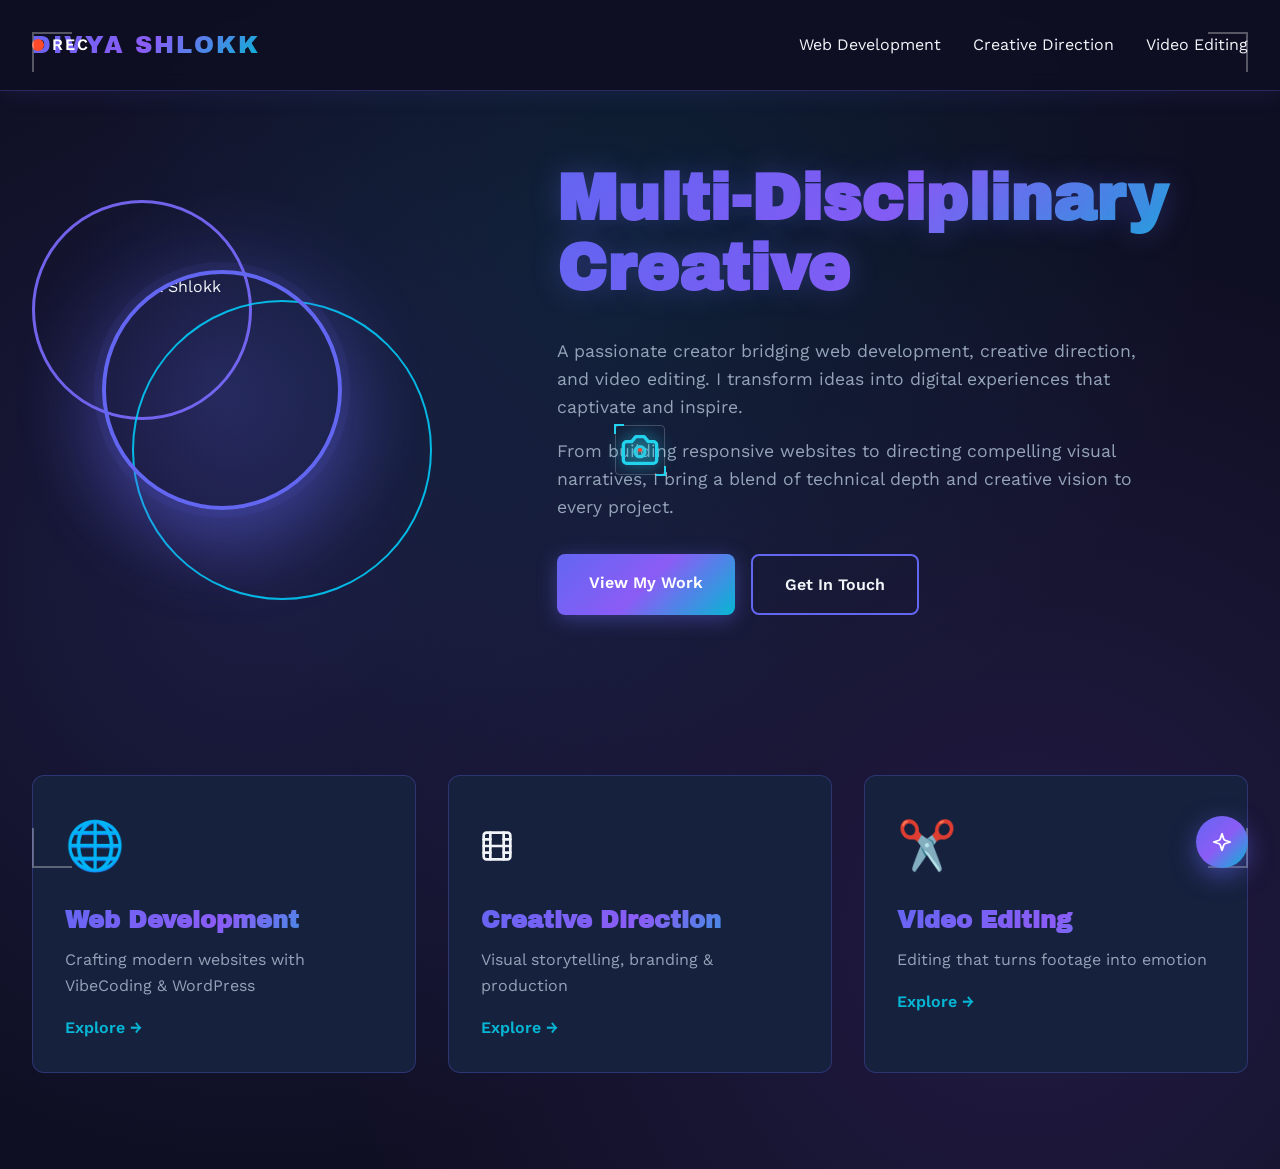
==== commit efafed8d: "Website background" ====
--- a/index.html
+++ b/index.html
@@ -168,6 +168,8 @@
         </div>
     </div>
 
+    <script src="https://unpkg.com/ogl"></script>
+    <script src="ripple-grid.js"></script>
     <script src="script.js"></script>
 </body>
 </html>
--- a/styles.css
+++ b/styles.css
@@ -1,5 +1,4 @@
 :root {
-    /* Color Palette - Techy Purplish-Blue Gradient */
     --primary: #6366f1;
     --primary-dark: #4f46e5;
     --primary-light: #818cf8;
@@ -12,26 +11,18 @@
     --light: #f1f5f9;
     --gray: #94a3b8;
     --white: #FFFFFF;
-    
-    /* Gradients */
     --gradient-primary: linear-gradient(135deg, #667eea 0%, #764ba2 100%);
     --gradient-accent: linear-gradient(135deg, #6366f1 0%, #8b5cf6 50%, #06b6d4 100%);
     --gradient-tech: linear-gradient(135deg, #4f46e5 0%, #7c3aed 50%, #06b6d4 100%);
     --gradient-bg: linear-gradient(135deg, #0f0f23 0%, #1a1a2e 100%);
-    
-    /* Typography */
     --font-display: 'Archivo Black', sans-serif;
     --font-body: 'Work Sans', sans-serif;
     --font-mono: 'Fira Code', 'Courier New', monospace;
-    
-    /* Spacing */
     --spacing-xs: 0.5rem;
     --spacing-sm: 1rem;
     --spacing-md: 2rem;
     --spacing-lg: 4rem;
     --spacing-xl: 6rem;
-    
-    /* Animations */
     --transition-fast: 0.2s ease;
     --transition-normal: 0.3s ease;
     --transition-slow: 0.5s ease;
@@ -53,23 +44,7 @@
     color: var(--light);
     line-height: 1.6;
     overflow-x: hidden;
-    cursor: none; /* Hide default cursor */
-}
-
-/* Flashy Animated Background */
-body::before {
-    content: '';
-    position: fixed;
-    top: 0;
-    left: 0;
-    width: 100%;
-    height: 100%;
-    background: 
-        linear-gradient(rgba(99, 102, 241, 0.05) 1px, transparent 1px),
-        linear-gradient(90deg, rgba(99, 102, 241, 0.05) 1px, transparent 1px);
-    background-size: 100px 100px;
-    z-index: -1;
-    animation: backgroundMove 60s linear infinite;
+    cursor: none;
 }
 
 @keyframes backgroundMove {
@@ -77,7 +52,7 @@
     to { background-position: 100px 100px; }
 }
 
-/* Camera UI Overlay */
+/* Camera UI */
 .camera-ui {
     position: fixed;
     inset: 0;
@@ -121,7 +96,7 @@
 .bottom-left { bottom: 2rem; left: 2rem; border-width: 0 0 2px 2px; }
 .bottom-right { bottom: 2rem; right: 2rem; border-width: 0 2px 2px 0; }
 
-/* Camera Cursor */
+/* Custom Cursor */
 .custom-cursor {
     position: fixed;
     width: 40px;
@@ -189,7 +164,6 @@
     50% { opacity: 0.3; }
 }
 
-/* Flash Effect */
 .flash-effect {
     position: fixed;
     inset: 0;
@@ -208,7 +182,6 @@
     100% { opacity: 0; }
 }
 
-/* Flashy Hover Effects */
 .cta-button, .preview-btn, .skill-card, .website-card {
     transition: all 0.3s cubic-bezier(0.175, 0.885, 0.32, 1.275);
 }
@@ -308,19 +281,9 @@
 .hamburger::before { top: -8px; }
 .hamburger::after { bottom: -8px; }
 
-.nav-toggle.active .hamburger {
-    background: transparent;
-}
-
-.nav-toggle.active .hamburger::before {
-    transform: rotate(45deg);
-    top: 0;
-}
-
-.nav-toggle.active .hamburger::after {
-    transform: rotate(-45deg);
-    bottom: 0;
-}
+.nav-toggle.active .hamburger { background: transparent; }
+.nav-toggle.active .hamburger::before { transform: rotate(45deg); top: 0; }
+.nav-toggle.active .hamburger::after { transform: rotate(-45deg); bottom: 0; }
 
 .nav-links {
     display: flex;
@@ -348,14 +311,10 @@
 }
 
 .nav-link:hover::after,
-.nav-link.active::after {
-    width: 100%;
-}
+.nav-link.active::after { width: 100%; }
 
 .nav-link:hover,
-.nav-link.active {
-    color: var(--primary-light);
-}
+.nav-link.active { color: var(--primary-light); }
 
 /* Home Container */
 .home-container {
@@ -376,18 +335,75 @@
 
 .profile-image-container {
     position: relative;
-    animation: fadeInLeft 1s ease;
+    width: 380px;
+    height: 380px;
+    display: flex;
+    align-items: center;
+    justify-content: center;
+    animation: float 5s ease-in-out infinite;
+}
+
+.profile-image-container::after {
+    content: '';
+    position: absolute;
+    inset: -20px;
+    background: radial-gradient(circle, rgba(99, 102, 241, 0.2) 0%, transparent 70%);
+    z-index: 0;
+    animation: pulseGlow 4s ease-in-out infinite;
+}
+
+.profile-bg {
+    position: absolute;
+    inset: 0;
+    z-index: 1;
+}
+
+.circle {
+    position: absolute;
+    border-radius: 50%;
+    pointer-events: none;
+}
+
+.circle-one {
+    width: 220px;
+    height: 220px;
+    border: 3px solid #7c6cff;
+    top: 0;
+    left: 0;
+    opacity: 0.9;
+    animation: float 6s ease-in-out infinite;
+}
+
+.circle-two {
+    width: 300px;
+    height: 300px;
+    border: 2px solid #00d4ff;
+    bottom: -20px;
+    right: -20px;
+    opacity: 0.85;
+    animation: float 9s ease-in-out infinite;
 }
 
 .profile-image {
-    width: 350px;
-    height: 350px;
+    position: relative;
+    width: 240px;
+    height: 240px;
     border-radius: 50%;
     overflow: hidden;
+    z-index: 5;
+    background: transparent;
     border: 4px solid var(--primary);
-    position: relative;
-    z-index: 2;
-    box-shadow: 0 20px 60px rgba(99, 102, 241, 0.4);
+    box-shadow:
+        0 30px 80px rgba(99, 102, 241, 0.45),
+        0 0 0 8px rgba(99, 102, 241, 0.08);
+}
+
+.profile-image img {
+    width: 100%;
+    height: 100%;
+    object-fit: cover;
+    object-position: center top;
+    display: block;
 }
 
 .profile-accent {
@@ -402,11 +418,6 @@
     animation: rotate 20s linear infinite;
 }
 
-@keyframes rotate {
-    from { transform: rotate(0deg); }
-    to { transform: rotate(360deg); }
-}
-
 .image-placeholder svg {
     width: 100%;
     height: 100%;
@@ -434,25 +445,6 @@
     animation: glowText 3s ease-in-out infinite alternate;
 }
 
-@keyframes glowText {
-    from { filter: drop-shadow(0 0 5px rgba(99, 102, 241, 0.5)); }
-    to { filter: drop-shadow(0 0 20px rgba(6, 182, 212, 0.8)); }
-}
-
-.profile-image-container::after {
-    content: '';
-    position: absolute;
-    inset: -20px;
-    background: radial-gradient(circle, rgba(99, 102, 241, 0.2) 0%, transparent 70%);
-    z-index: 0;
-    animation: pulseGlow 4s ease-in-out infinite;
-}
-
-@keyframes pulseGlow {
-    0%, 100% { transform: scale(1); opacity: 0.5; }
-    50% { transform: scale(1.2); opacity: 0.8; }
-}
-
 .hero-description {
     font-size: 1.1rem;
     color: var(--gray);
@@ -460,9 +452,7 @@
     max-width: 600px;
 }
 
-.hero-description p {
-    margin-bottom: 1rem;
-}
+.hero-description p { margin-bottom: 1rem; }
 
 .cta-buttons {
     display: flex;
@@ -538,9 +528,7 @@
     transition: transform var(--transition-normal);
 }
 
-.skill-card:hover::before {
-    transform: scaleX(1);
-}
+.skill-card:hover::before { transform: scaleX(1); }
 
 .skill-card:hover {
     transform: translateY(-10px);
@@ -656,7 +644,7 @@
     margin: 0 auto;
 }
 
-/* Web Development Page - Techy Redesign */
+/* Web Dev Page */
 .code-terminal-header {
     background: #1e1e3f;
     padding: 0.5rem 1rem;
@@ -724,7 +712,6 @@
 .string { color: #98c379; }
 .function { color: #61afef; }
 
-/* Web Development Page */
 .projects-container {
     max-width: 1400px;
     margin: 0 auto;
@@ -909,9 +896,7 @@
     transition: var(--transition-fast);
 }
 
-.preview-visit:hover {
-    color: var(--accent);
-}
+.preview-visit:hover { color: var(--accent); }
 
 .iframe-container {
     flex: 1;
@@ -963,7 +948,7 @@
     border-color: transparent;
 }
 
-/* Creative Direction Page - TECHY REDESIGN */
+/* Creative Direction */
 .creative-showcase {
     max-width: 1400px;
     margin: 0 auto;
@@ -1026,8 +1011,6 @@
     max-width: 900px;
 }
 
-/* Techy Video Container */
-/* Instagram & Video Embeds */
 .instagram-embed-container {
     display: flex;
     justify-content: center;
@@ -1057,7 +1040,6 @@
         inset 0 0 50px rgba(99, 102, 241, 0.05);
 }
 
-/* Tech Grid Overlay Effect */
 .video-tech-frame::before {
     content: '';
     position: absolute;
@@ -1073,7 +1055,6 @@
     z-index: 1;
 }
 
-/* Corner Tech Accents */
 .video-tech-frame::after {
     content: '';
     position: absolute;
@@ -1116,7 +1097,6 @@
     border: none;
 }
 
-/* Tech Info Bar */
 .video-info-bar {
     display: flex;
     justify-content: space-between;
@@ -1134,19 +1114,10 @@
     font-size: 0.9rem;
 }
 
-.info-stat-icon {
-    color: var(--primary-light);
-    font-size: 1.2rem;
-}
-
-.info-stat-value {
-    color: var(--white);
-    font-weight: 600;
-}
-
-.project-details {
-    padding: var(--spacing-md);
-}
+.info-stat-icon { color: var(--primary-light); font-size: 1.2rem; }
+.info-stat-value { color: var(--white); font-weight: 600; }
+
+.project-details { padding: var(--spacing-md); }
 
 .detail-grid {
     display: grid;
@@ -1185,9 +1156,7 @@
     font-size: 1.1rem;
 }
 
-.detail-item p {
-    color: var(--gray);
-}
+.detail-item p { color: var(--gray); }
 
 .responsibilities {
     padding: var(--spacing-md);
@@ -1214,10 +1183,8 @@
     color: var(--gray);
     font-size: 1.05rem;
     margin-bottom: 1rem;
-    padding-left: 2rem;
     position: relative;
-    padding: 1rem;
-    padding-left: 3rem;
+    padding: 1rem 1rem 1rem 3rem;
     background: var(--dark-card);
     border-radius: 8px;
     border-left: 3px solid var(--primary);
@@ -1232,7 +1199,6 @@
 }
 
 .view-full-btn {
-    display: inline-block;
     background: var(--gradient-accent);
     color: var(--white);
     padding: 1.2rem 2.5rem;
@@ -1441,10 +1407,7 @@
     box-shadow: 0 10px 40px rgba(99, 102, 241, 0.2);
 }
 
-.capability-icon {
-    font-size: 3rem;
-    margin-bottom: 1rem;
-}
+.capability-icon { font-size: 3rem; margin-bottom: 1rem; }
 
 .capability-card h4 {
     font-family: var(--font-display);
@@ -1456,14 +1419,9 @@
     font-size: 1.2rem;
 }
 
-.capability-card p {
-    color: var(--gray);
-    font-size: 0.95rem;
-}
-
-.software-tools {
-    margin: var(--spacing-lg) 0;
-}
+.capability-card p { color: var(--gray); font-size: 0.95rem; }
+
+.software-tools { margin: var(--spacing-lg) 0; }
 
 .software-tools h3 {
     font-family: var(--font-display);
@@ -1535,73 +1493,70 @@
     box-shadow: 0 10px 40px rgba(99, 102, 241, 0.6);
 }
 
+.dud {
+    color: var(--gray);
+    opacity: 0.7;
+}
+
 /* Animations */
 @keyframes fadeInLeft {
-    from {
-        opacity: 0;
-        transform: translateX(-50px);
-    }
-    to {
-        opacity: 1;
-        transform: translateX(0);
-    }
+    from { opacity: 0; transform: translateX(-50px); }
+    to { opacity: 1; transform: translateX(0); }
 }
 
 @keyframes fadeInRight {
-    from {
-        opacity: 0;
-        transform: translateX(50px);
-    }
-    to {
-        opacity: 1;
-        transform: translateX(0);
-    }
+    from { opacity: 0; transform: translateX(50px); }
+    to { opacity: 1; transform: translateX(0); }
 }
 
 @keyframes fadeInUp {
-    from {
-        opacity: 0;
-        transform: translateY(30px);
-    }
-    to {
-        opacity: 1;
-        transform: translateY(0);
-    }
-}
-
-/* Responsive Design */
+    from { opacity: 0; transform: translateY(30px); }
+    to { opacity: 1; transform: translateY(0); }
+}
+
+@keyframes rotate {
+    from { transform: rotate(0deg); }
+    to { transform: rotate(360deg); }
+}
+
+@keyframes glowText {
+    from { filter: drop-shadow(0 0 5px rgba(99, 102, 241, 0.5)); }
+    to { filter: drop-shadow(0 0 20px rgba(6, 182, 212, 0.8)); }
+}
+
+@keyframes pulseGlow {
+    0%, 100% { transform: scale(1); opacity: 0.5; }
+    50% { transform: scale(1.2); opacity: 0.8; }
+}
+
+/* ✅ FIXED: float keyframe now has proper closing brace */
+@keyframes float {
+    0% { transform: translateY(0px); }
+    50% { transform: translateY(-10px); }
+    100% { transform: translateY(0px); }
+}
+
+/* Responsive */
 @media (max-width: 1024px) {
     .hero-section {
         grid-template-columns: 1fr;
         text-align: center;
-        gap: 2rem;
+        gap: 3rem;
     }
-    
-    .profile-image-container {
-        margin: 0 auto;
-    }
-    
-    .hero-description {
-        margin: 0 auto var(--spacing-md);
-    }
-    
-    .cta-buttons {
-        justify-content: center;
-    }
-    
-    .detail-grid {
-        grid-template-columns: repeat(2, 1fr);
-    }
-    
-    .capabilities-grid {
-        grid-template-columns: repeat(2, 1fr);
-    }
+
+    .profile-image-container { margin: 0 auto; width: 320px; height: 320px; }
+    .hero-description { margin: 0 auto var(--spacing-md); }
+    .cta-buttons { justify-content: center; }
+    .detail-grid { grid-template-columns: repeat(2, 1fr); }
+    .capabilities-grid { grid-template-columns: repeat(2, 1fr); }
+
+    * { cursor: auto !important; }
+    .custom-cursor { display: none !important; }
+    body { cursor: auto !important; }
 }
 
 @media (max-width: 768px) {
-    .nav-toggle {
-        display: block;
-    }
+    .nav-toggle { display: block; }
 
     .nav-links {
         position: fixed;
@@ -1621,188 +1576,56 @@
         box-shadow: -10px 0 30px rgba(0, 0, 0, 0.5);
     }
 
-    .nav-links.active {
-        right: 0;
-    }
-
-    .nav-link {
-        font-size: 1.5rem;
-    }
-    
-    .hero-title {
-        font-size: 2.8rem;
-    }
-    
-    .skills-grid {
-        grid-template-columns: 1fr;
-    }
-    
-    .websites-grid {
-        grid-template-columns: 1fr;
-    }
-    
-    .detail-grid,
-    .capabilities-grid {
-        grid-template-columns: 1fr;
-    }
-    
+    .nav-links.active { right: 0; }
+    .nav-link { font-size: 1.5rem; }
+    .hero-title { font-size: 2.8rem; }
+    .skills-grid { grid-template-columns: 1fr; gap: 1.5rem; }
+    .websites-grid { grid-template-columns: 1fr; gap: 1.5rem; }
+    .detail-grid, .capabilities-grid { grid-template-columns: 1fr; gap: 1.5rem; }
+
     .showcase-header {
         flex-direction: column;
         text-align: center;
+        gap: 1.5rem;
     }
 
-    .external-link-btn {
-        width: 100%;
-        justify-content: center;
+    .external-link-btn { width: 100%; justify-content: center; }
+    .social-float { display: none; } /* Already removed social float, but keeping as a safety measure */
+
+    .profile-image-container { width: 280px; height: 280px; }
+    .profile-image { width: 180px; height: 180px; }
+    .circle-one { width: 160px; height: 160px; }
+    .circle-two { width: 220px; height: 220px; }
+    
+    .code-snippet-bg { margin: 1.5rem auto; padding: 1rem; font-size: 0.8rem; }
+    .code-terminal-header { padding: 0.4rem 0.8rem; }
+}
+
+@media (max-width: 480px) {
+    .page-header { padding-top: var(--spacing-sm); }
+    .page-title { font-size: 2rem; }
+    .hero-title { font-size: 2rem; }
+    .hero-section { padding: var(--spacing-md) var(--spacing-sm); }
+    .cta-buttons { flex-direction: column; width: 100%; gap: 1rem; }
+    .cta-button { width: 100%; padding: 0.8rem 1.5rem; }
+    .project-title { font-size: 1.8rem; }
+    .video-info-bar { flex-direction: column; gap: 0.8rem; align-items: flex-start; padding: 1rem; }
+    .page-container { padding-top: 80px; }
+    
+    .ai-chat-window {
+        width: calc(100vw - 2rem);
+        height: 70vh;
+        max-height: 450px;
+        bottom: 70px;
+        right: 0;
     }
+    .ai-chat-container { bottom: 1.5rem; right: 1.5rem; }
+    .ai-chat-btn { width: 48px; height: 48px; }
     
-    .social-float {
-        right: 1.5rem;
-        bottom: 1.5rem;
-    }
-    
-    .profile-image-container {
-        width: 300px;
-        height: 300px;
-    }
-
-    .profile-image {
-        width: 200px;
-        height: 200px;
-    }
-
-    .circle-one { width: 180px; height: 180px; }
-    .circle-two { width: 240px; height: 240px; }
-}
-
-@media (max-width: 480px) {
-    .page-header {
-        padding-top: var(--spacing-md);
-    }
-
-    .page-title {
-        font-size: 2.5rem;
-    }
-    
-    .hero-title {
-        font-size: 2.2rem;
-    }
-
-    .cta-buttons {
-        flex-direction: column;
-        width: 100%;
-    }
-
-    .cta-button {
-        width: 100%;
-    }
-
-    .project-title {
-        font-size: 2rem;
-    }
-
-    .video-info-bar {
-        flex-direction: column;
-        gap: 1rem;
-        align-items: flex-start;
-    }
-}
-
-.profile-image-container {
-    position: relative;
-    width: 380px;   /* ⬅ bigger */
-    height: 380px;
-    display: flex;
-    align-items: center;
-    justify-content: center;
-
-    animation: float 5s ease-in-out infinite;
-}
-
-/* Decorative circles */
-.profile-bg {
-    position: absolute;
-    inset: 0;
-    z-index: 1;
-}
-
-.circle {
-    position: absolute;
-    border-radius: 50%;
-    pointer-events: none;
-}
-
-/* Inner circle */
-.circle-one {
-    width: 220px;          /* ⬅ bigger */
-    height: 220px;
-    border: 3px solid #7c6cff;
-    top: 0;
-    left: 0;
-    opacity: 0.9;
-
-    animation: float 6s ease-in-out infinite;
-}
-
-/* Outer circle */
-.circle-two {
-    width: 300px;          /* ⬅ bigger */
-    height: 300px;
-    border: 2px solid #00d4ff;
-    bottom: -20px;
-    right: -20px;
-    opacity: 0.85;
-
-    animation: float 9s ease-in-out infinite;
-}
-
-
-/* PROFILE IMAGE — FIXED */
-.profile-image {
-  position: relative;
-    width: 240px;   /* ⬅ bigger */
-    height: 240px;
-    border-radius: 50%;
-    overflow: hidden;
-    z-index: 5;
-    background: transparent;
-    border: 4px solid var(--primary);
-
-    /* 🎬 CINEMATIC SHADOW */
-    box-shadow:
-        0 30px 80px rgba(99, 102, 241, 0.45),
-        0 0 0 8px rgba(99, 102, 241, 0.08);
-}
-
-.profile-image img {
-    width: 100%;
-    height: 100%;
-    object-fit: cover;
-    object-position: center top; 
-    display: block;
-}
-@keyframes float {
-    0% {
-        transform: translateY(0px);
-    }
-    50% {
-        transform: translateY(-10px);
-}
-
-/* Restore default cursor on mobile/touch devices */
-@media (max-width: 1024px) {
-    * {
-        cursor: auto !important;
-    }
-    .custom-cursor {
-        display: none !important;
-    }
-    body {
-        cursor: auto !important;
-    }
-}
-
-/* AI Chat Bot */
+    .website-icon { width: 50px; height: 50px; font-size: 1rem; }
+}
+
+/* ===================== AI CHAT BOT ===================== */
 .ai-chat-container {
     position: fixed;
     bottom: 2rem;
@@ -1829,6 +1652,8 @@
     cursor: none;
     flex-shrink: 0;
 }
+
+.ai-chat-btn::after { display: none; }
 
 .ai-chat-btn:hover {
     transform: scale(1.08) translateY(-2px);
@@ -1844,9 +1669,6 @@
     stroke-linecap: round;
     stroke-linejoin: round;
 }
-
-/* Remove the green dot pseudo-element */
-.ai-chat-btn::after { display: none; }
 
 .ai-chat-window {
     position: absolute;
@@ -1877,7 +1699,6 @@
     transform: scale(1) translateY(0);
 }
 
-/* Header */
 .ai-chat-header {
     padding: 14px 16px 12px;
     border-bottom: 1px solid rgba(99, 102, 241, 0.2);
@@ -1952,7 +1773,6 @@
     color: #f1f5f9;
 }
 
-/* Body */
 .ai-chat-body {
     flex: 1;
     padding: 14px 14px 10px;
@@ -1968,7 +1788,6 @@
     border-radius: 10px;
 }
 
-/* Quick action pills */
 .ai-quick-actions {
     display: flex;
     flex-wrap: wrap;
@@ -1995,7 +1814,6 @@
     transform: translateY(-1px);
 }
 
-/* Messages */
 .ai-message {
     display: flex;
     max-width: 85%;
@@ -2025,8 +1843,8 @@
     box-shadow: 0 4px 15px rgba(99, 102, 241, 0.3);
 }
 
-/* Typing dots */
 .typing-indicator { display: flex; gap: 4px; padding: 2px 4px; }
+
 .typing-dot {
     width: 6px;
     height: 6px;
@@ -2034,6 +1852,7 @@
     border-radius: 50%;
     animation: appleTyping 1.4s infinite ease-in-out both;
 }
+
 .typing-dot:nth-child(1) { animation-delay: -0.32s; }
 .typing-dot:nth-child(2) { animation-delay: -0.16s; }
 
@@ -2042,7 +1861,6 @@
     40% { transform: scale(1); opacity: 1; }
 }
 
-/* Footer / input */
 .ai-chat-footer {
     padding: 10px 12px 14px;
     border-top: 1px solid rgba(99, 102, 241, 0.15);
@@ -2096,13 +1914,11 @@
     box-shadow: 0 4px 15px rgba(99, 102, 241, 0.6);
 }
 
-.ai-send-btn svg {
-    width: 14px;
-    height: 14px;
-}
+.ai-send-btn svg { width: 14px; height: 14px; }
 
 @media (max-width: 480px) {
     .ai-chat-window {
         width: calc(100vw - 2rem);
         right: 0;
-    }+    }
+}
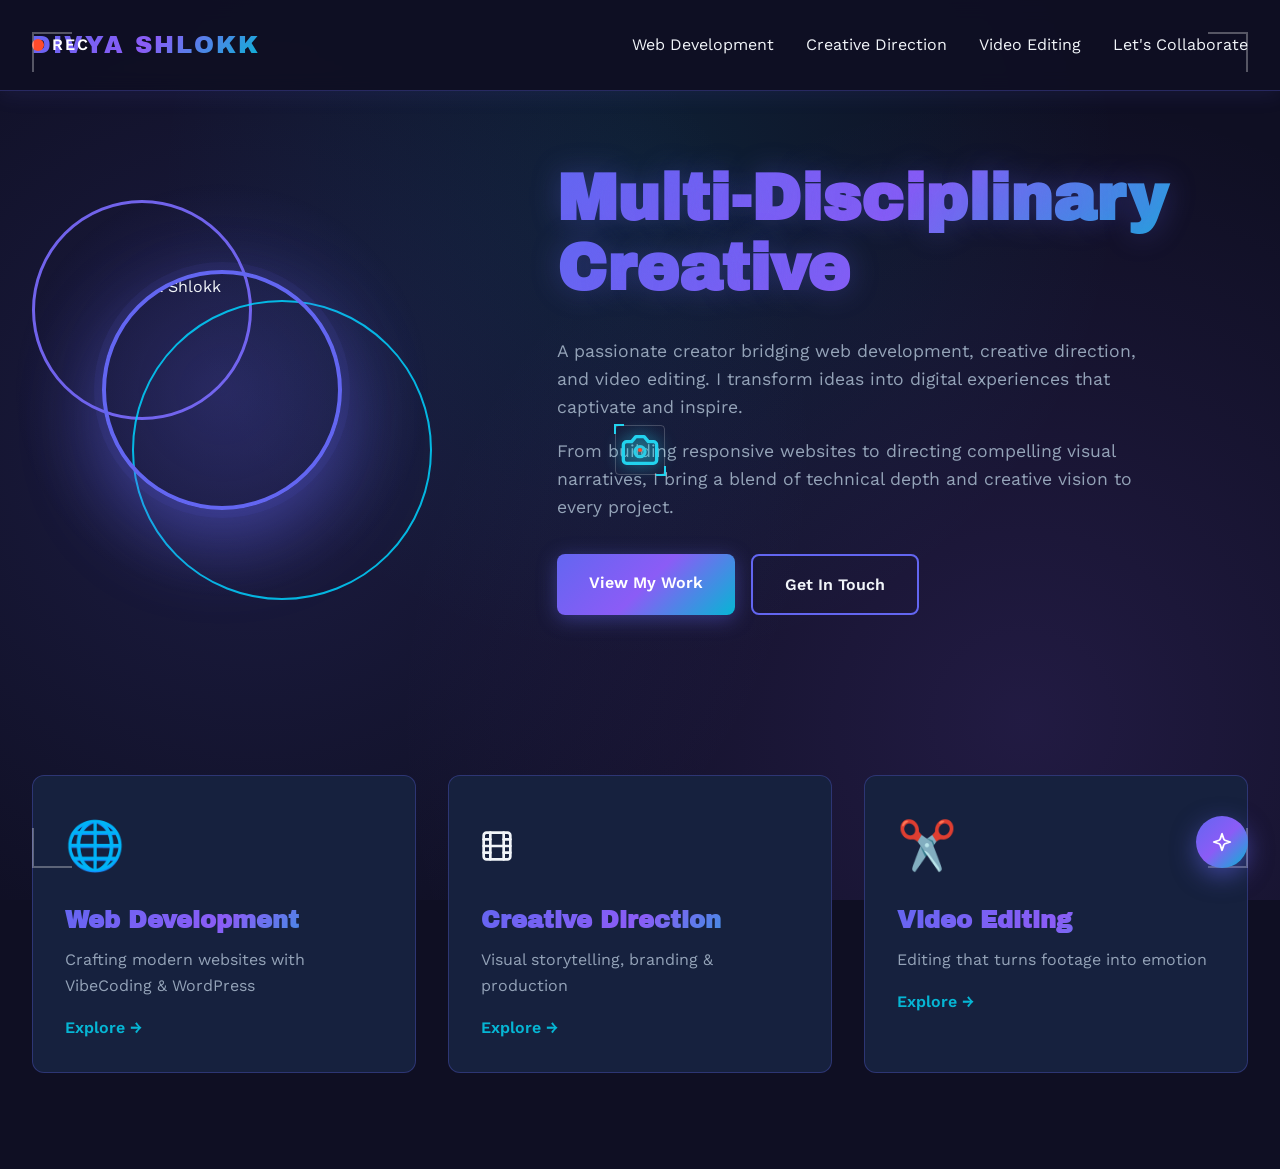
==== commit c0f5092c: "Ai bot" ====
--- a/index.html
+++ b/index.html
@@ -11,6 +11,10 @@
 
     <link rel="icon" type="image/png" href="assets/favicon.png">
     <link rel="stylesheet" href="styles.css">
+    
+    <script src="https://cdn.botpress.cloud/webchat/v3.6/inject.js"></script>
+<script src="https://files.bpcontent.cloud/2026/06/25/18/20260625184828-JENPCZ1D.js" defer></script>
+    
 </head>
 
 <body>
@@ -38,6 +42,7 @@
                 <a href="web-dev.html" class="nav-link">Web Development</a>
                 <a href="creative.html" class="nav-link">Creative Direction</a>
                 <a href="video.html" class="nav-link">Video Editing</a>
+                <a href="collaborate.html" class="nav-link">Let's Collaborate</a>
             </div>
         </div>
     </nav>
--- a/styles.css
+++ b/styles.css
@@ -34,17 +34,30 @@
     box-sizing: border-box;
 }
 
+html {
+    background: var(--dark);
+}
+
 body {
     font-family: var(--font-body);
+    background: transparent;
+    color: var(--light);
+    line-height: 1.6;
+    overflow-x: hidden;
+    cursor: none;
+}
+
+body::before {
+    content: '';
+    position: fixed;
+    inset: 0;
     background: var(--dark);
     background-image: 
         radial-gradient(circle at 20% 50%, rgba(99, 102, 241, 0.15) 0%, transparent 50%),
         radial-gradient(circle at 80% 80%, rgba(139, 92, 246, 0.15) 0%, transparent 50%),
         radial-gradient(circle at 50% 20%, rgba(6, 182, 212, 0.1) 0%, transparent 50%);
-    color: var(--light);
-    line-height: 1.6;
-    overflow-x: hidden;
-    cursor: none;
+    z-index: -3;
+    pointer-events: none;
 }
 
 @keyframes backgroundMove {
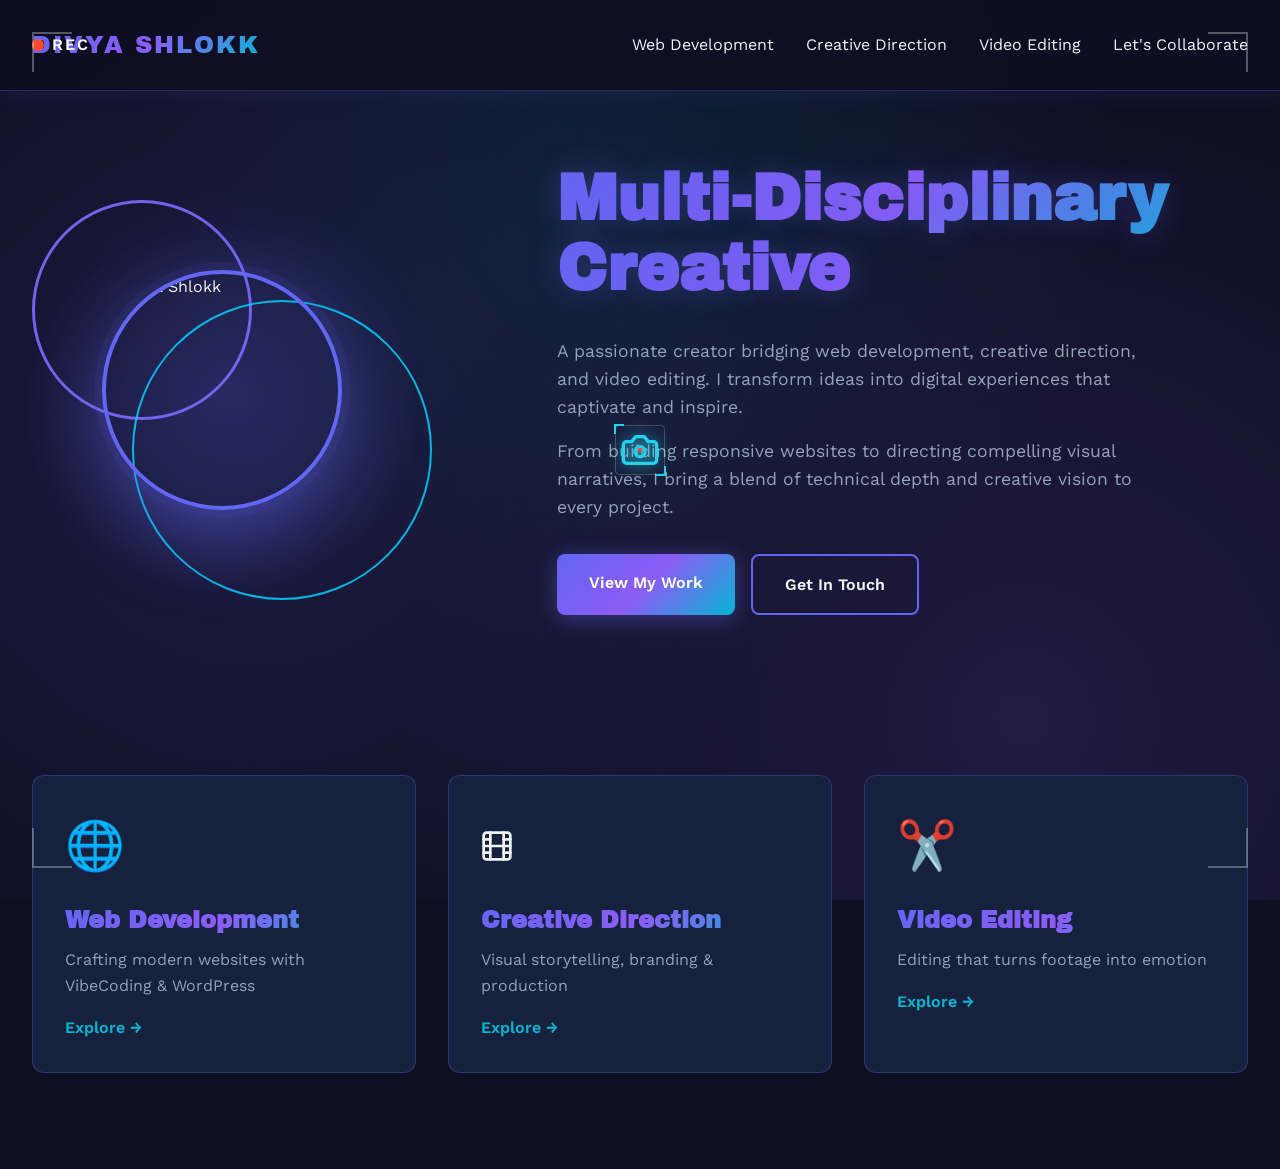
==== commit a1e8ede5: "Bot" ====
--- a/index.html
+++ b/index.html
@@ -131,47 +131,7 @@
         </div>
     </main>
 
-    <!-- AI CHAT BOT UI -->
-    <div class="ai-chat-container">
-        <button class="ai-chat-btn" aria-label="Chat with Divya's AI Assistant">
-            <svg xmlns="http://www.w3.org/2000/svg" width="24" height="24" viewBox="0 0 24 24" fill="none" stroke="currentColor" stroke-width="2" stroke-linecap="round" stroke-linejoin="round" class="sparkle-icon"><path d="m12 3-1.912 5.813a2 2 0 0 1-1.275 1.275L3 12l5.813 1.912a2 2 0 0 1 1.275 1.275L12 21l1.912-5.813a2 2 0 0 1 1.275-1.275L21 12l-5.813-1.912a2 2 0 0 1-1.275-1.275L12 3Z"/></svg>
-        </button>
 
-        <div class="ai-chat-window" id="aiChatWindow">
-              <div class="ai-chat-header">
-            <div class="ai-header-info">
-                <div class="ai-avatar">✦</div>
-                <div class="ai-header-text">
-                    <h4>Divya's Assistant</h4>
-                    <span><span class="status-dot"></span> Online</span>
-                </div>
-            </div>
-            <button class="ai-close-btn" id="aiCloseBtn">✕</button>
-        </div>
-            
-            <div class="ai-chat-body" id="aiChatBody">
-                <div class="ai-quick-actions">
-                    <button class="pill-btn" onclick="handleQuickAction('View Projects')">View Projects</button>
-                    <button class="pill-btn" onclick="handleQuickAction('Contact Me')">Contact Me</button>
-                    <button class="pill-btn" onclick="handleQuickAction('Design Philosophy')">Design Philosophy</button>
-                </div>
-                <div class="ai-message bot">
-                    <div class="msg-content">
-                        Hey! I'm Divya Shlokk's assistant. How can I help you with your technical or creative projects today?
-                    </div>
-                </div>
-            </div>
-
-            <div class="ai-chat-footer">
-                <div class="ai-chat-input-wrapper">
-                    <input type="text" id="aiChatInput" placeholder="Message..." autocomplete="off">
-                    <button class="ai-send-btn" id="aiChatSend" aria-label="Send Message">
-                        <svg xmlns="http://www.w3.org/2000/svg" width="20" height="20" viewBox="0 0 24 24" fill="none" stroke="currentColor" stroke-width="2.5" stroke-linecap="round" stroke-linejoin="round"><line x1="22" y1="2" x2="11" y2="13"></line><polygon points="22 2 15 22 11 13 2 9 22 2"></polygon></svg>
-                    </button>
-                </div>
-            </div>
-        </div>
-    </div>
 
     <script src="https://unpkg.com/ogl"></script>
     <script src="ripple-grid.js"></script>
--- a/styles.css
+++ b/styles.css
@@ -1624,314 +1624,7 @@
     .project-title { font-size: 1.8rem; }
     .video-info-bar { flex-direction: column; gap: 0.8rem; align-items: flex-start; padding: 1rem; }
     .page-container { padding-top: 80px; }
-    
-    .ai-chat-window {
-        width: calc(100vw - 2rem);
-        height: 70vh;
-        max-height: 450px;
-        bottom: 70px;
-        right: 0;
-    }
-    .ai-chat-container { bottom: 1.5rem; right: 1.5rem; }
-    .ai-chat-btn { width: 48px; height: 48px; }
-    
+
     .website-icon { width: 50px; height: 50px; font-size: 1rem; }
-}
-
-/* ===================== AI CHAT BOT ===================== */
-.ai-chat-container {
-    position: fixed;
-    bottom: 2rem;
-    right: 2rem;
-    z-index: 10000;
-    display: flex;
-    flex-direction: column;
-    align-items: flex-end;
-    gap: 12px;
-    font-family: -apple-system, 'Inter', 'Segoe UI', sans-serif;
-}
-
-.ai-chat-btn {
-    width: 52px;
-    height: 52px;
-    background: linear-gradient(135deg, #6366f1 0%, #8b5cf6 50%, #06b6d4 100%);
-    border: none;
-    border-radius: 50%;
-    display: flex;
-    align-items: center;
-    justify-content: center;
-    box-shadow: 0 8px 25px rgba(99, 102, 241, 0.5);
-    transition: all 0.3s ease;
-    cursor: none;
-    flex-shrink: 0;
-}
-
-.ai-chat-btn::after { display: none; }
-
-.ai-chat-btn:hover {
-    transform: scale(1.08) translateY(-2px);
-    box-shadow: 0 12px 35px rgba(99, 102, 241, 0.65);
-}
-
-.ai-chat-btn svg {
-    width: 22px;
-    height: 22px;
-    stroke: #fff;
-    fill: none;
-    stroke-width: 2;
-    stroke-linecap: round;
-    stroke-linejoin: round;
-}
-
-.ai-chat-window {
-    position: absolute;
-    bottom: 68px;
-    right: 0;
-    width: 340px;
-    height: 460px;
-    background: rgba(22, 22, 46, 0.94);
-    backdrop-filter: blur(20px);
-    border: 1px solid rgba(99, 102, 241, 0.35);
-    border-radius: 20px;
-    display: flex;
-    flex-direction: column;
-    overflow: hidden;
-    box-shadow:
-        0 20px 60px rgba(0, 0, 0, 0.5),
-        0 0 0 1px rgba(99, 102, 241, 0.08) inset;
-    opacity: 0;
-    pointer-events: none;
-    transform: scale(0.95) translateY(12px);
-    transform-origin: bottom right;
-    transition: all 0.4s cubic-bezier(0.16, 1, 0.3, 1);
-}
-
-.ai-chat-window.active {
-    opacity: 1;
-    pointer-events: all;
-    transform: scale(1) translateY(0);
-}
-
-.ai-chat-header {
-    padding: 14px 16px 12px;
-    border-bottom: 1px solid rgba(99, 102, 241, 0.2);
-    background: rgba(99, 102, 241, 0.06);
-    display: flex;
-    align-items: center;
-    justify-content: space-between;
-    flex-shrink: 0;
-}
-
-.ai-header-info {
-    display: flex;
-    align-items: center;
-    gap: 10px;
-}
-
-.ai-avatar {
-    width: 34px;
-    height: 34px;
-    border-radius: 50%;
-    background: linear-gradient(135deg, #6366f1 0%, #8b5cf6 50%, #06b6d4 100%);
-    display: flex;
-    align-items: center;
-    justify-content: center;
-    font-size: 15px;
-    color: #fff;
-    flex-shrink: 0;
-}
-
-.ai-header-text h4 {
-    font-size: 13px;
-    font-weight: 600;
-    color: #f1f5f9;
-    margin: 0 0 2px;
-    letter-spacing: 0.2px;
-}
-
-.ai-header-text span {
-    font-size: 11px;
-    color: #34c759;
-    display: flex;
-    align-items: center;
-    gap: 4px;
-}
-
-.status-dot {
-    width: 6px;
-    height: 6px;
-    background: #34c759;
-    border-radius: 50%;
-    display: inline-block;
-}
-
-.ai-close-btn {
-    width: 26px;
-    height: 26px;
-    border-radius: 50%;
-    background: rgba(255, 255, 255, 0.06);
-    border: 1px solid rgba(255, 255, 255, 0.1);
-    color: #94a3b8;
-    display: flex;
-    align-items: center;
-    justify-content: center;
-    font-size: 14px;
-    cursor: none;
-    transition: all 0.2s ease;
-    flex-shrink: 0;
-}
-
-.ai-close-btn:hover {
-    background: rgba(255, 255, 255, 0.12);
-    color: #f1f5f9;
-}
-
-.ai-chat-body {
-    flex: 1;
-    padding: 14px 14px 10px;
-    overflow-y: auto;
-    display: flex;
-    flex-direction: column;
-    gap: 10px;
-}
-
-.ai-chat-body::-webkit-scrollbar { width: 3px; }
-.ai-chat-body::-webkit-scrollbar-thumb {
-    background: rgba(99, 102, 241, 0.3);
-    border-radius: 10px;
-}
-
-.ai-quick-actions {
-    display: flex;
-    flex-wrap: wrap;
-    gap: 6px;
-}
-
-.pill-btn {
-    font-size: 11.5px;
-    font-weight: 500;
-    padding: 5px 11px;
-    border-radius: 20px;
-    border: 1px solid rgba(99, 102, 241, 0.4);
-    background: rgba(99, 102, 241, 0.1);
-    color: #818cf8;
-    cursor: none;
-    transition: all 0.2s ease;
-    white-space: nowrap;
-}
-
-.pill-btn:hover {
-    background: rgba(99, 102, 241, 0.25);
-    border-color: rgba(99, 102, 241, 0.6);
-    color: #c7d2fe;
-    transform: translateY(-1px);
-}
-
-.ai-message {
-    display: flex;
-    max-width: 85%;
-    font-size: 13px;
-    line-height: 1.5;
-}
-
-.ai-message.bot { align-self: flex-start; }
-.ai-message.user { align-self: flex-end; }
-
-.ai-message .msg-content {
-    padding: 9px 12px;
-    border-radius: 14px;
-}
-
-.ai-message.bot .msg-content {
-    background: rgba(99, 102, 241, 0.15);
-    border: 1px solid rgba(99, 102, 241, 0.2);
-    color: #e2e8f0;
-    border-bottom-left-radius: 4px;
-}
-
-.ai-message.user .msg-content {
-    background: linear-gradient(135deg, #6366f1, #8b5cf6);
-    color: #fff;
-    border-bottom-right-radius: 4px;
-    box-shadow: 0 4px 15px rgba(99, 102, 241, 0.3);
-}
-
-.typing-indicator { display: flex; gap: 4px; padding: 2px 4px; }
-
-.typing-dot {
-    width: 6px;
-    height: 6px;
-    background: #818cf8;
-    border-radius: 50%;
-    animation: appleTyping 1.4s infinite ease-in-out both;
-}
-
-.typing-dot:nth-child(1) { animation-delay: -0.32s; }
-.typing-dot:nth-child(2) { animation-delay: -0.16s; }
-
-@keyframes appleTyping {
-    0%, 80%, 100% { transform: scale(0.6); opacity: 0.4; }
-    40% { transform: scale(1); opacity: 1; }
-}
-
-.ai-chat-footer {
-    padding: 10px 12px 14px;
-    border-top: 1px solid rgba(99, 102, 241, 0.15);
-    flex-shrink: 0;
-}
-
-.ai-chat-input-wrapper {
-    display: flex;
-    align-items: center;
-    gap: 8px;
-    background: rgba(255, 255, 255, 0.05);
-    border: 1px solid rgba(99, 102, 241, 0.25);
-    border-radius: 24px;
-    padding: 6px 6px 6px 14px;
-    transition: border-color 0.2s ease;
-}
-
-.ai-chat-input-wrapper:focus-within {
-    border-color: rgba(99, 102, 241, 0.5);
-}
-
-.ai-chat-footer input {
-    flex: 1;
-    background: transparent;
-    border: none;
-    outline: none;
-    font-size: 13px;
-    color: #f1f5f9;
-}
-
-.ai-chat-footer input::placeholder { color: #4b5563; }
-
-.ai-send-btn {
-    width: 30px;
-    height: 30px;
-    border-radius: 50%;
-    background: linear-gradient(135deg, #6366f1, #8b5cf6);
-    border: none;
-    color: #fff;
-    display: flex;
-    align-items: center;
-    justify-content: center;
-    cursor: none;
-    flex-shrink: 0;
-    box-shadow: 0 2px 10px rgba(99, 102, 241, 0.4);
-    transition: all 0.2s ease;
-}
-
-.ai-send-btn:hover {
-    transform: scale(1.08);
-    box-shadow: 0 4px 15px rgba(99, 102, 241, 0.6);
-}
-
-.ai-send-btn svg { width: 14px; height: 14px; }
-
-@media (max-width: 480px) {
-    .ai-chat-window {
-        width: calc(100vw - 2rem);
-        right: 0;
-    }
+
 }
